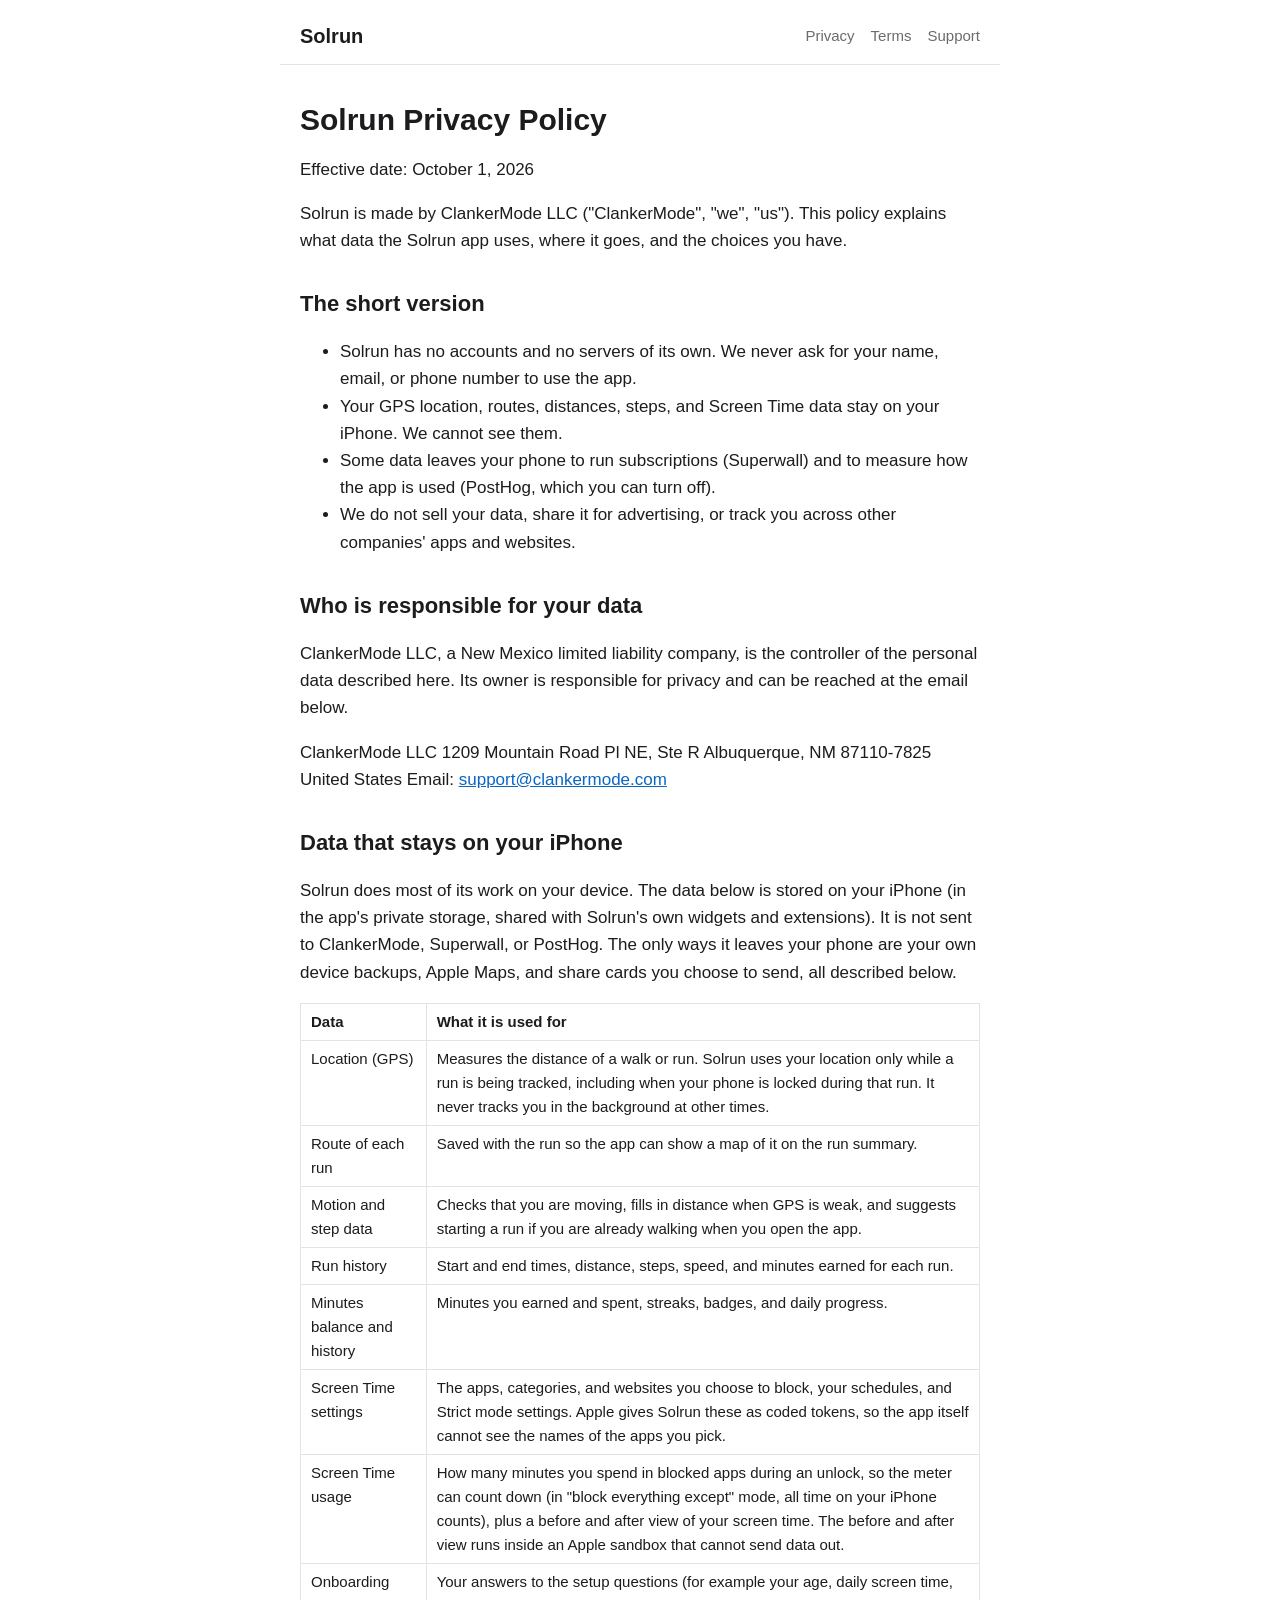
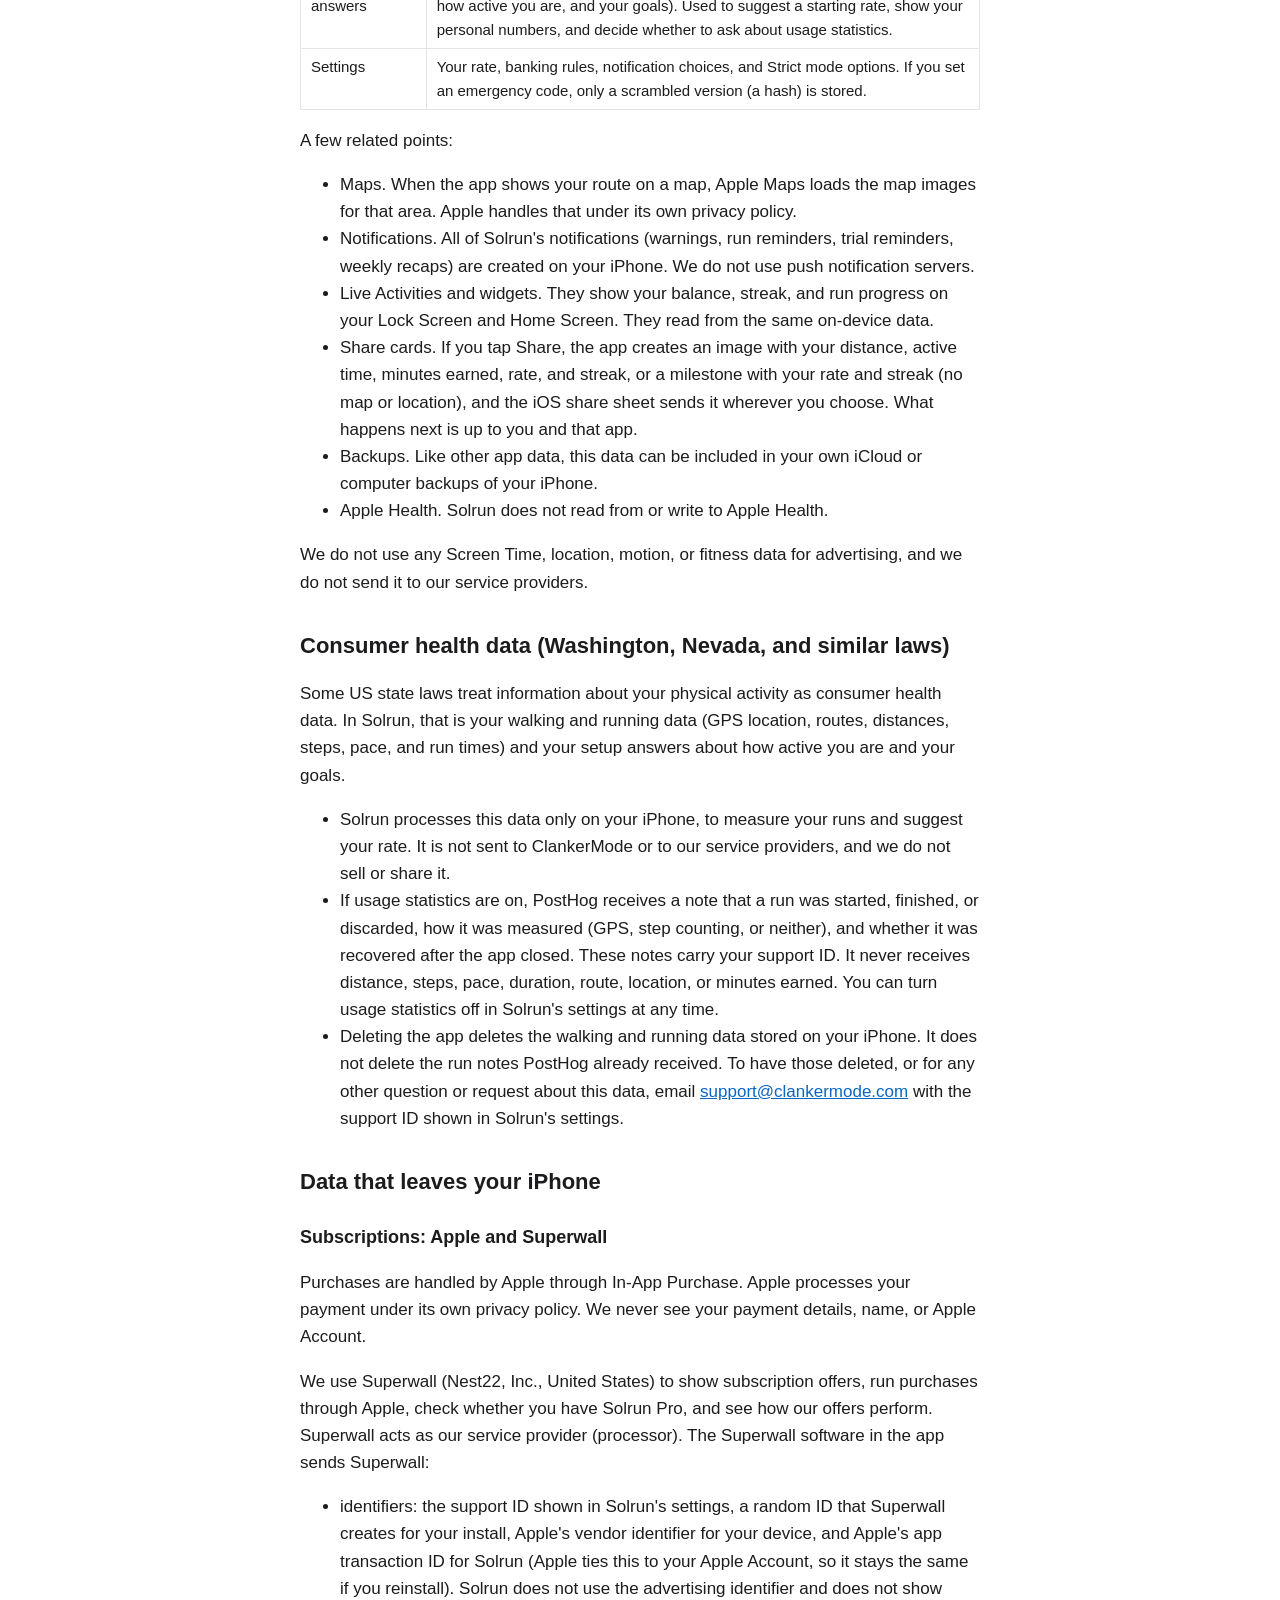
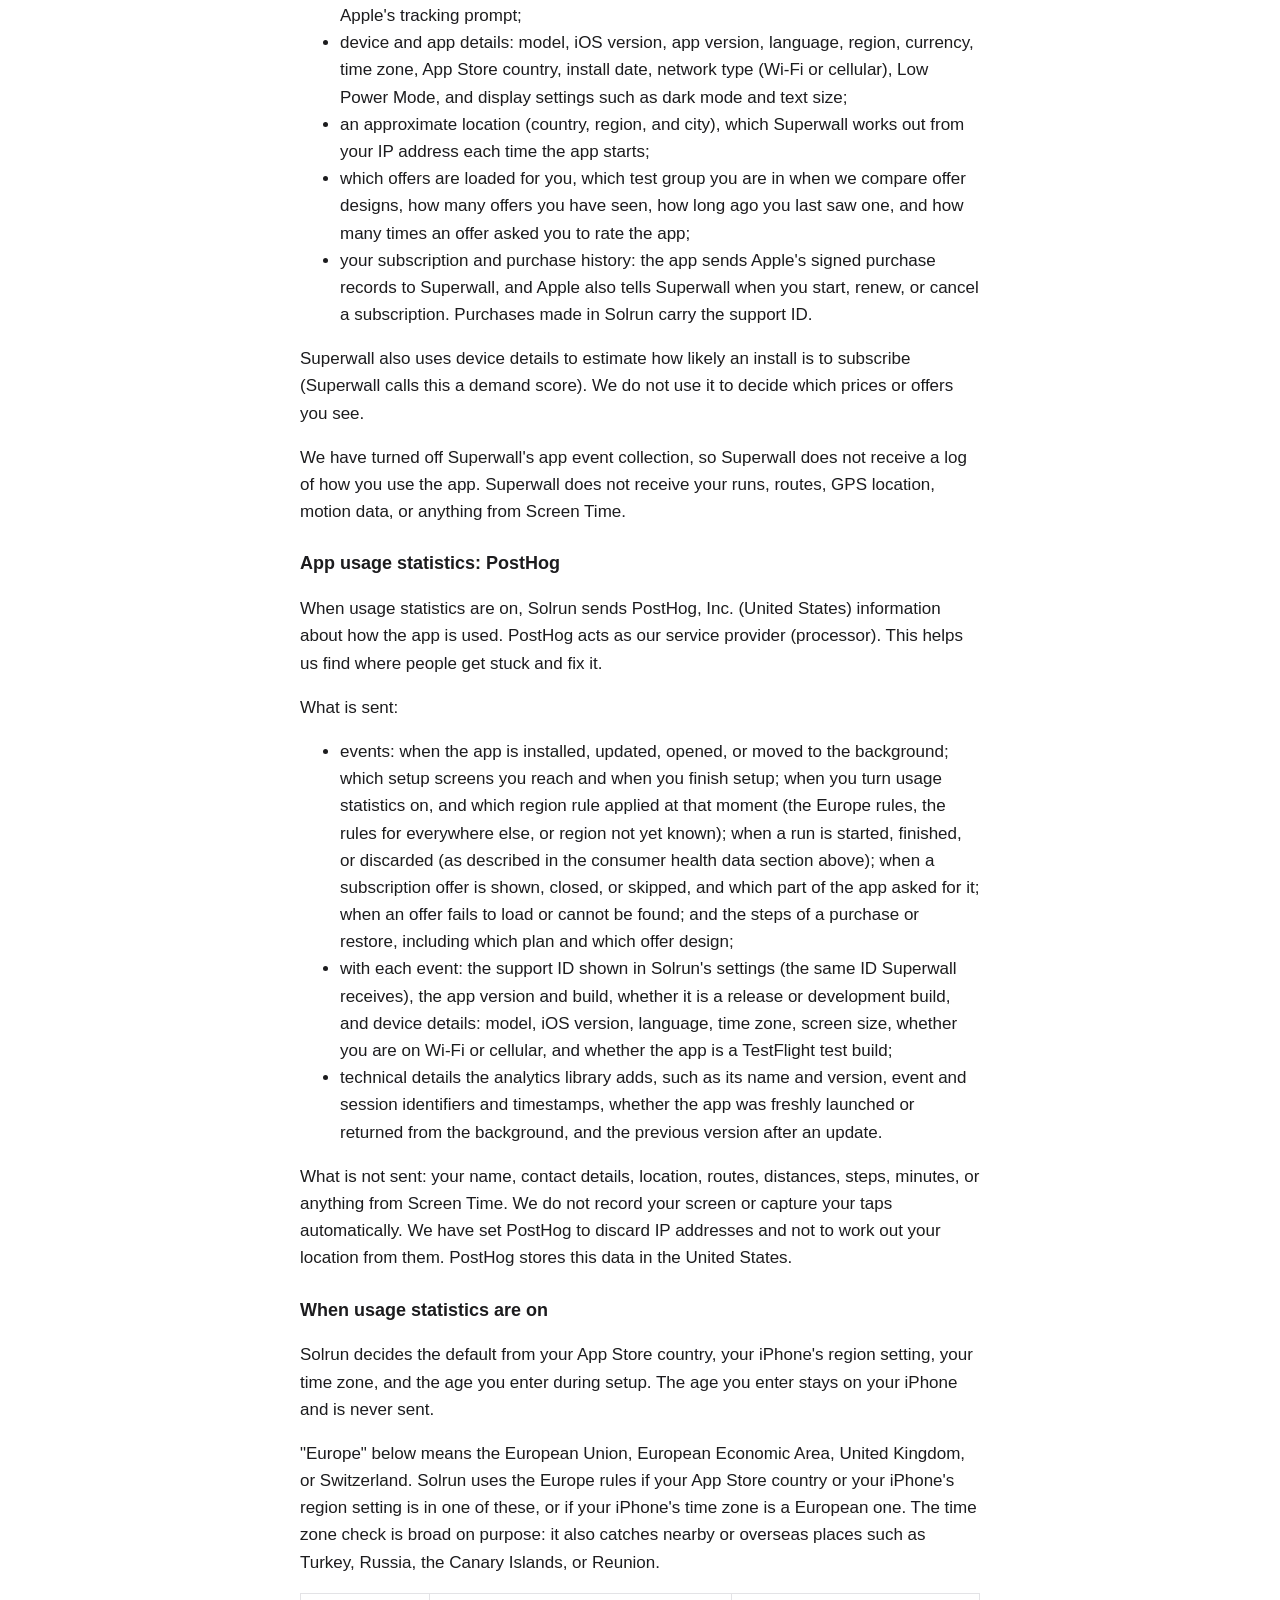
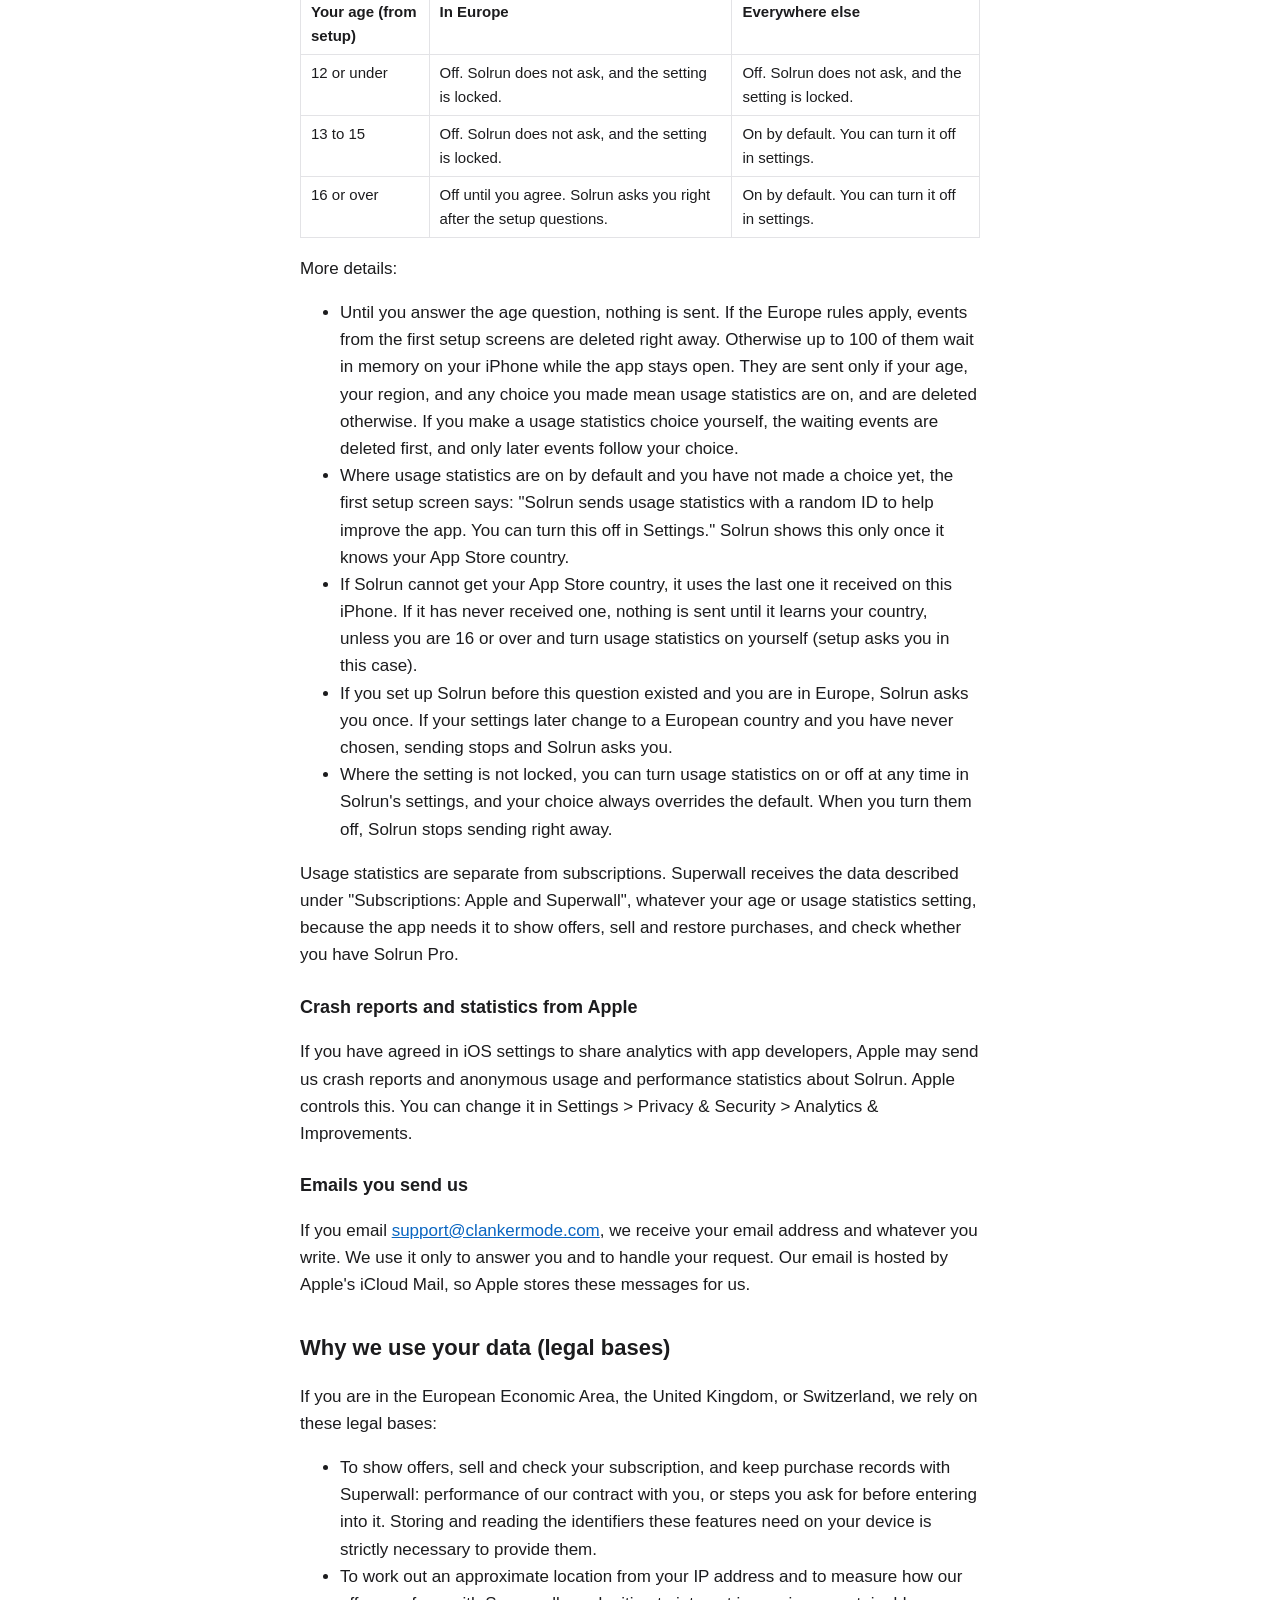
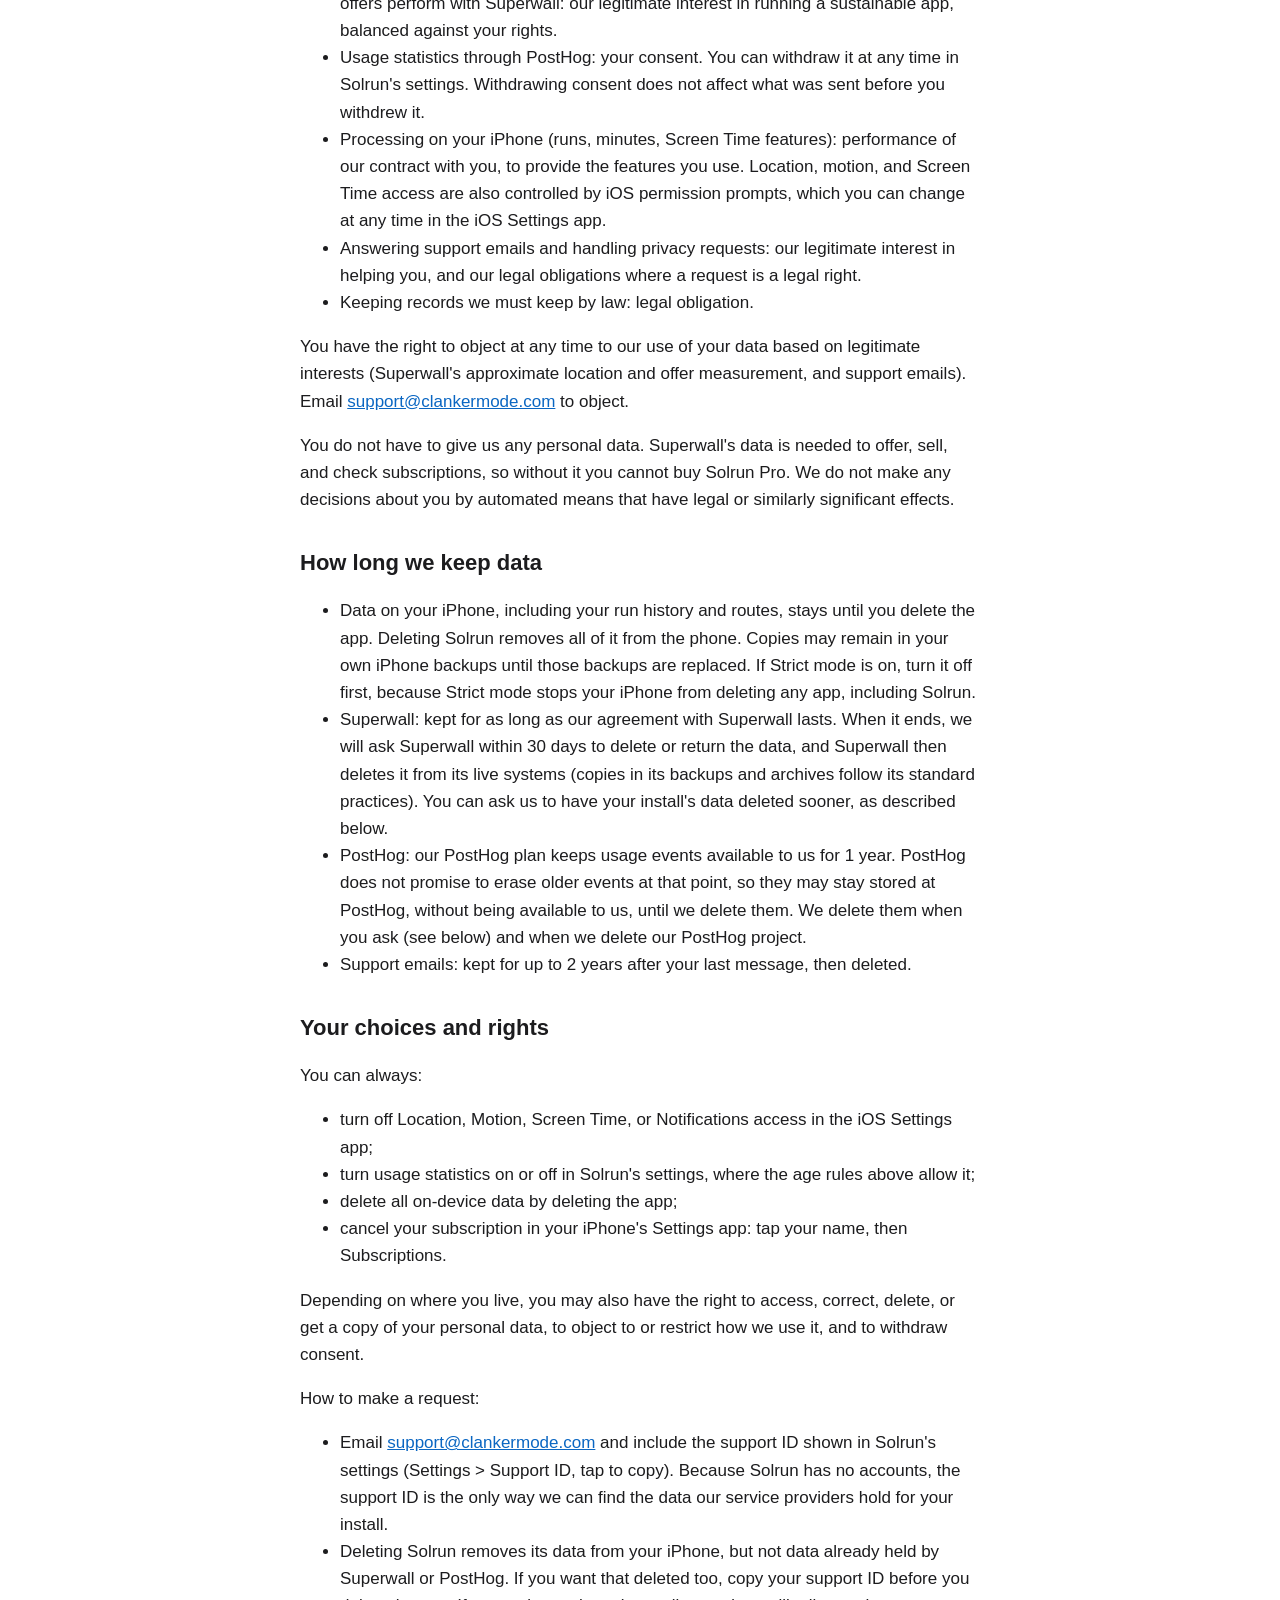
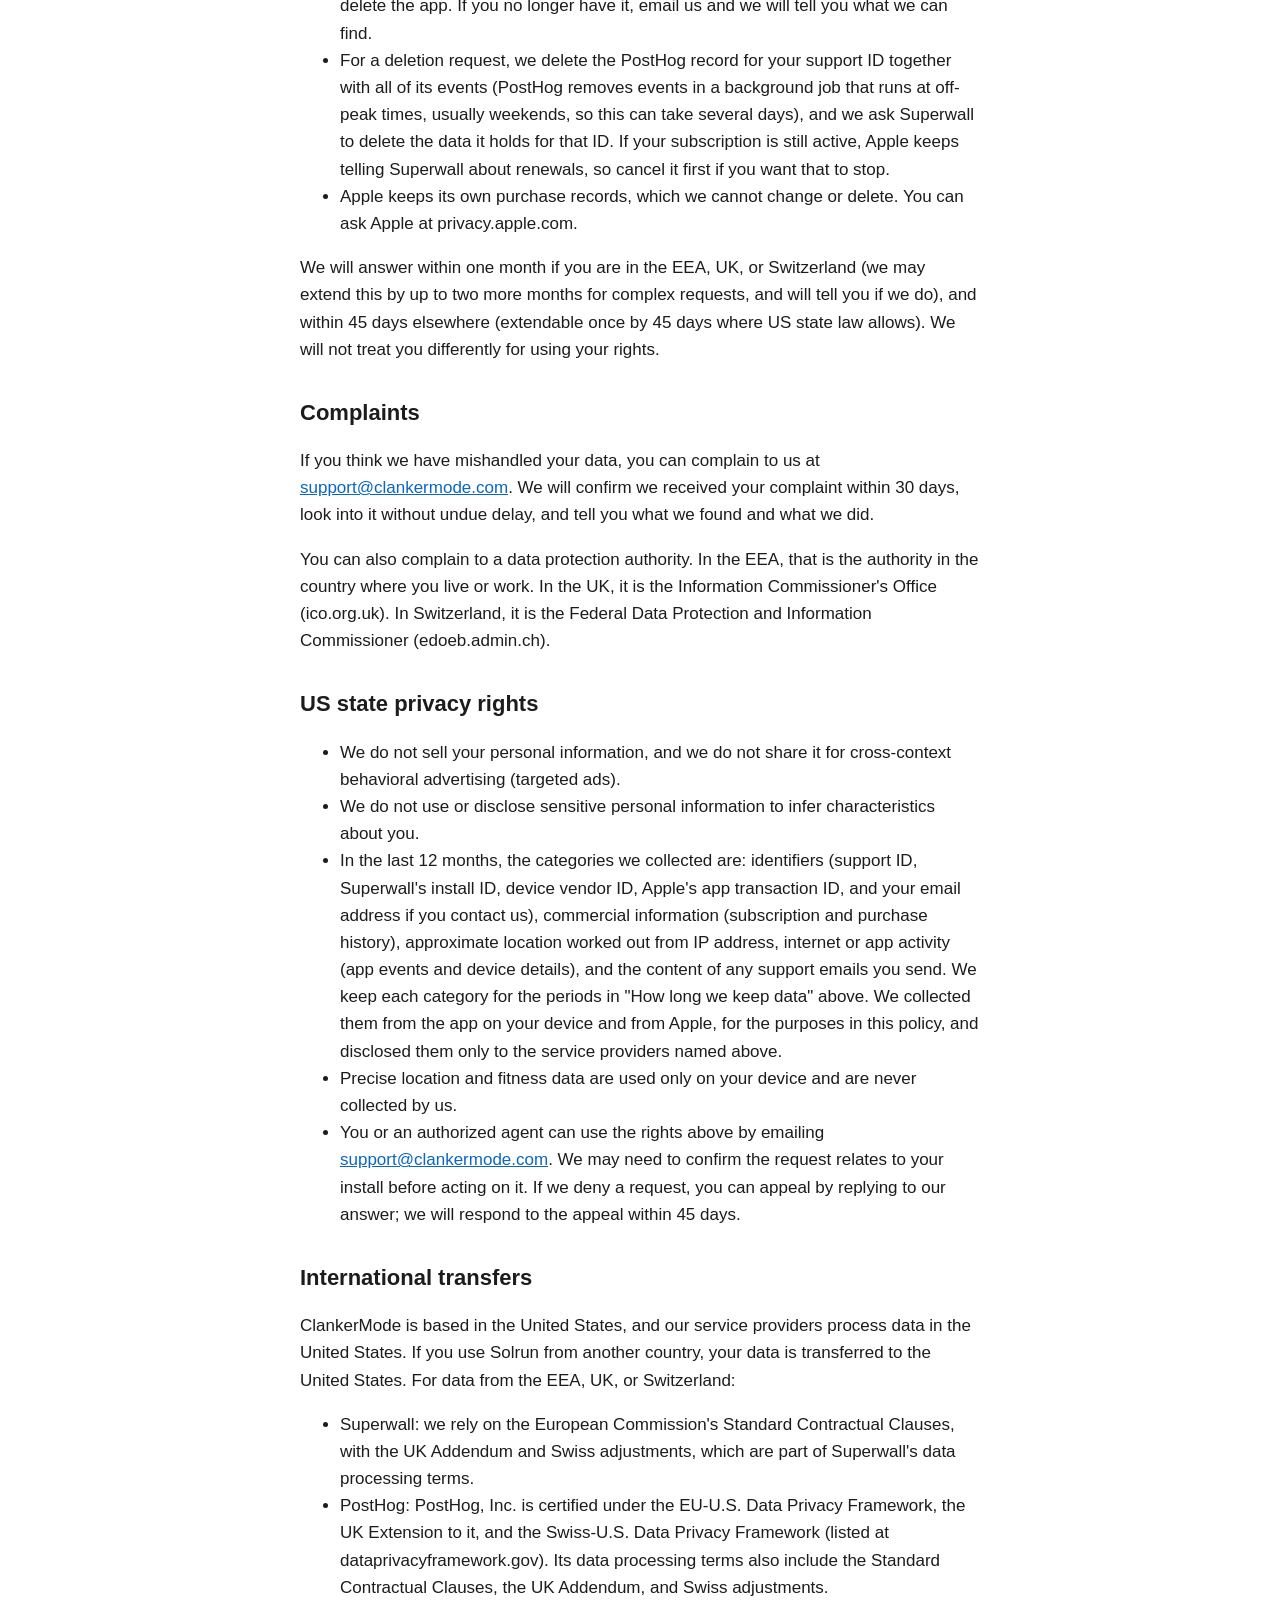
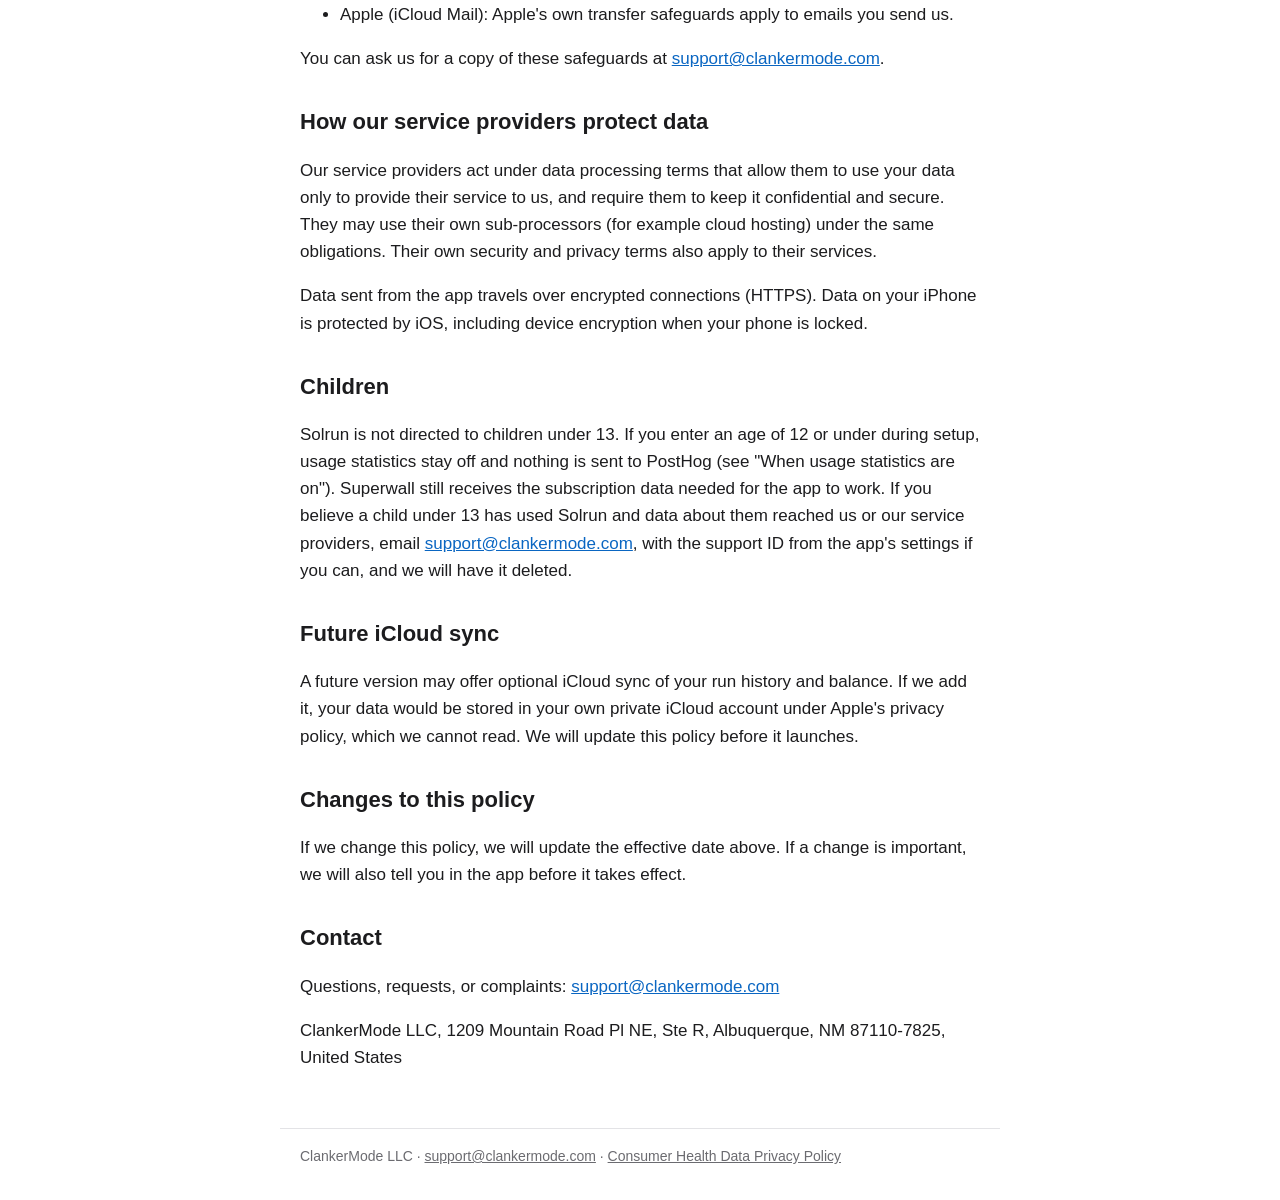
==== privacy/index.html @ 01b71942 "Solrun site: home, privacy policy, terms of use, consumer health data policy Co-Authored-By: Claude " ====
<!doctype html>
<html lang="en">
<head>
<meta charset="utf-8">
<meta name="viewport" content="width=device-width, initial-scale=1">
<title>Solrun Privacy Policy</title>
<meta name="description" content="How Solrun handles your data.">
<link rel="stylesheet" href="/style.css">
</head>
<body>
<header class="site">
  <a class="brand" href="/">Solrun</a>
  <nav><a href="/privacy/">Privacy</a><a href="/terms/">Terms</a><a href="mailto:support@clankermode.com">Support</a></nav>
</header>
<main>
<h1 id="solrun-privacy-policy">Solrun Privacy Policy</h1>
<p>Effective date: October 1, 2026</p>
<p>Solrun is made by ClankerMode LLC ("ClankerMode", "we", "us"). This
policy explains what data the Solrun app uses, where it goes, and the
choices you have.</p>
<h2 id="the-short-version">The short version</h2>
<ul>
<li>Solrun has no accounts and no servers of its own. We never ask for
your name, email, or phone number to use the app.</li>
<li>Your GPS location, routes, distances, steps, and Screen Time data
stay on your iPhone. We cannot see them.</li>
<li>Some data leaves your phone to run subscriptions (Superwall) and to
measure how the app is used (PostHog, which you can turn off).</li>
<li>We do not sell your data, share it for advertising, or track you
across other companies' apps and websites.</li>
</ul>
<h2 id="who-is-responsible-for-your-data">Who is responsible for your
data</h2>
<p>ClankerMode LLC, a New Mexico limited liability company, is the
controller of the personal data described here. Its owner is responsible
for privacy and can be reached at the email below.</p>
<p>ClankerMode LLC 1209 Mountain Road Pl NE, Ste R Albuquerque, NM
87110-7825 United States Email: <a
href="mailto:support@clankermode.com">support@clankermode.com</a></p>
<h2 id="data-that-stays-on-your-iphone">Data that stays on your
iPhone</h2>
<p>Solrun does most of its work on your device. The data below is stored
on your iPhone (in the app's private storage, shared with Solrun's own
widgets and extensions). It is not sent to ClankerMode, Superwall, or
PostHog. The only ways it leaves your phone are your own device backups,
Apple Maps, and share cards you choose to send, all described below.</p>
<table>
<thead>
<tr>
<th>Data</th>
<th>What it is used for</th>
</tr>
</thead>
<tbody>
<tr>
<td>Location (GPS)</td>
<td>Measures the distance of a walk or run. Solrun uses your location
only while a run is being tracked, including when your phone is locked
during that run. It never tracks you in the background at other
times.</td>
</tr>
<tr>
<td>Route of each run</td>
<td>Saved with the run so the app can show a map of it on the run
summary.</td>
</tr>
<tr>
<td>Motion and step data</td>
<td>Checks that you are moving, fills in distance when GPS is weak, and
suggests starting a run if you are already walking when you open the
app.</td>
</tr>
<tr>
<td>Run history</td>
<td>Start and end times, distance, steps, speed, and minutes earned for
each run.</td>
</tr>
<tr>
<td>Minutes balance and history</td>
<td>Minutes you earned and spent, streaks, badges, and daily
progress.</td>
</tr>
<tr>
<td>Screen Time settings</td>
<td>The apps, categories, and websites you choose to block, your
schedules, and Strict mode settings. Apple gives Solrun these as coded
tokens, so the app itself cannot see the names of the apps you
pick.</td>
</tr>
<tr>
<td>Screen Time usage</td>
<td>How many minutes you spend in blocked apps during an unlock, so the
meter can count down (in "block everything except" mode, all time on
your iPhone counts), plus a before and after view of your screen time.
The before and after view runs inside an Apple sandbox that cannot send
data out.</td>
</tr>
<tr>
<td>Onboarding answers</td>
<td>Your answers to the setup questions (for example your age, daily
screen time, how active you are, and your goals). Used to suggest a
starting rate, show your personal numbers, and decide whether to ask
about usage statistics.</td>
</tr>
<tr>
<td>Settings</td>
<td>Your rate, banking rules, notification choices, and Strict mode
options. If you set an emergency code, only a scrambled version (a hash)
is stored.</td>
</tr>
</tbody>
</table>
<p>A few related points:</p>
<ul>
<li>Maps. When the app shows your route on a map, Apple Maps loads the
map images for that area. Apple handles that under its own privacy
policy.</li>
<li>Notifications. All of Solrun's notifications (warnings, run
reminders, trial reminders, weekly recaps) are created on your iPhone.
We do not use push notification servers.</li>
<li>Live Activities and widgets. They show your balance, streak, and run
progress on your Lock Screen and Home Screen. They read from the same
on-device data.</li>
<li>Share cards. If you tap Share, the app creates an image with your
distance, active time, minutes earned, rate, and streak, or a milestone
with your rate and streak (no map or location), and the iOS share sheet
sends it wherever you choose. What happens next is up to you and that
app.</li>
<li>Backups. Like other app data, this data can be included in your own
iCloud or computer backups of your iPhone.</li>
<li>Apple Health. Solrun does not read from or write to Apple
Health.</li>
</ul>
<p>We do not use any Screen Time, location, motion, or fitness data for
advertising, and we do not send it to our service providers.</p>
<h2
id="consumer-health-data-washington-nevada-and-similar-laws">Consumer
health data (Washington, Nevada, and similar laws)</h2>
<p>Some US state laws treat information about your physical activity as
consumer health data. In Solrun, that is your walking and running data
(GPS location, routes, distances, steps, pace, and run times) and your
setup answers about how active you are and your goals.</p>
<ul>
<li>Solrun processes this data only on your iPhone, to measure your runs
and suggest your rate. It is not sent to ClankerMode or to our service
providers, and we do not sell or share it.</li>
<li>If usage statistics are on, PostHog receives a note that a run was
started, finished, or discarded, how it was measured (GPS, step
counting, or neither), and whether it was recovered after the app
closed. These notes carry your support ID. It never receives distance,
steps, pace, duration, route, location, or minutes earned. You can turn
usage statistics off in Solrun's settings at any time.</li>
<li>Deleting the app deletes the walking and running data stored on your
iPhone. It does not delete the run notes PostHog already received. To
have those deleted, or for any other question or request about this
data, email <a
href="mailto:support@clankermode.com">support@clankermode.com</a> with
the support ID shown in Solrun's settings.</li>
</ul>
<h2 id="data-that-leaves-your-iphone">Data that leaves your iPhone</h2>
<h3 id="subscriptions-apple-and-superwall">Subscriptions: Apple and
Superwall</h3>
<p>Purchases are handled by Apple through In-App Purchase. Apple
processes your payment under its own privacy policy. We never see your
payment details, name, or Apple Account.</p>
<p>We use Superwall (Nest22, Inc., United States) to show subscription
offers, run purchases through Apple, check whether you have Solrun Pro,
and see how our offers perform. Superwall acts as our service provider
(processor). The Superwall software in the app sends Superwall:</p>
<ul>
<li>identifiers: the support ID shown in Solrun's settings, a random ID
that Superwall creates for your install, Apple's vendor identifier for
your device, and Apple's app transaction ID for Solrun (Apple ties this
to your Apple Account, so it stays the same if you reinstall). Solrun
does not use the advertising identifier and does not show Apple's
tracking prompt;</li>
<li>device and app details: model, iOS version, app version, language,
region, currency, time zone, App Store country, install date, network
type (Wi-Fi or cellular), Low Power Mode, and display settings such as
dark mode and text size;</li>
<li>an approximate location (country, region, and city), which Superwall
works out from your IP address each time the app starts;</li>
<li>which offers are loaded for you, which test group you are in when we
compare offer designs, how many offers you have seen, how long ago you
last saw one, and how many times an offer asked you to rate the
app;</li>
<li>your subscription and purchase history: the app sends Apple's signed
purchase records to Superwall, and Apple also tells Superwall when you
start, renew, or cancel a subscription. Purchases made in Solrun carry
the support ID.</li>
</ul>
<p>Superwall also uses device details to estimate how likely an install
is to subscribe (Superwall calls this a demand score). We do not use it
to decide which prices or offers you see.</p>
<p>We have turned off Superwall's app event collection, so Superwall
does not receive a log of how you use the app. Superwall does not
receive your runs, routes, GPS location, motion data, or anything from
Screen Time.</p>
<h3 id="app-usage-statistics-posthog">App usage statistics: PostHog</h3>
<p>When usage statistics are on, Solrun sends PostHog, Inc. (United
States) information about how the app is used. PostHog acts as our
service provider (processor). This helps us find where people get stuck
and fix it.</p>
<p>What is sent:</p>
<ul>
<li>events: when the app is installed, updated, opened, or moved to the
background; which setup screens you reach and when you finish setup;
when you turn usage statistics on, and which region rule applied at that
moment (the Europe rules, the rules for everywhere else, or region not
yet known); when a run is started, finished, or discarded (as described
in the consumer health data section above); when a subscription offer is
shown, closed, or skipped, and which part of the app asked for it; when
an offer fails to load or cannot be found; and the steps of a purchase
or restore, including which plan and which offer design;</li>
<li>with each event: the support ID shown in Solrun's settings (the same
ID Superwall receives), the app version and build, whether it is a
release or development build, and device details: model, iOS version,
language, time zone, screen size, whether you are on Wi-Fi or cellular,
and whether the app is a TestFlight test build;</li>
<li>technical details the analytics library adds, such as its name and
version, event and session identifiers and timestamps, whether the app
was freshly launched or returned from the background, and the previous
version after an update.</li>
</ul>
<p>What is not sent: your name, contact details, location, routes,
distances, steps, minutes, or anything from Screen Time. We do not
record your screen or capture your taps automatically. We have set
PostHog to discard IP addresses and not to work out your location from
them. PostHog stores this data in the United States.</p>
<h3 id="when-usage-statistics-are-on">When usage statistics are on</h3>
<p>Solrun decides the default from your App Store country, your iPhone's
region setting, your time zone, and the age you enter during setup. The
age you enter stays on your iPhone and is never sent.</p>
<p>"Europe" below means the European Union, European Economic Area,
United Kingdom, or Switzerland. Solrun uses the Europe rules if your App
Store country or your iPhone's region setting is in one of these, or if
your iPhone's time zone is a European one. The time zone check is broad
on purpose: it also catches nearby or overseas places such as Turkey,
Russia, the Canary Islands, or Reunion.</p>
<table>
<thead>
<tr>
<th>Your age (from setup)</th>
<th>In Europe</th>
<th>Everywhere else</th>
</tr>
</thead>
<tbody>
<tr>
<td>12 or under</td>
<td>Off. Solrun does not ask, and the setting is locked.</td>
<td>Off. Solrun does not ask, and the setting is locked.</td>
</tr>
<tr>
<td>13 to 15</td>
<td>Off. Solrun does not ask, and the setting is locked.</td>
<td>On by default. You can turn it off in settings.</td>
</tr>
<tr>
<td>16 or over</td>
<td>Off until you agree. Solrun asks you right after the setup
questions.</td>
<td>On by default. You can turn it off in settings.</td>
</tr>
</tbody>
</table>
<p>More details:</p>
<ul>
<li>Until you answer the age question, nothing is sent. If the Europe
rules apply, events from the first setup screens are deleted right away.
Otherwise up to 100 of them wait in memory on your iPhone while the app
stays open. They are sent only if your age, your region, and any choice
you made mean usage statistics are on, and are deleted otherwise. If you
make a usage statistics choice yourself, the waiting events are deleted
first, and only later events follow your choice.</li>
<li>Where usage statistics are on by default and you have not made a
choice yet, the first setup screen says: "Solrun sends usage statistics
with a random ID to help improve the app. You can turn this off in
Settings." Solrun shows this only once it knows your App Store
country.</li>
<li>If Solrun cannot get your App Store country, it uses the last one it
received on this iPhone. If it has never received one, nothing is sent
until it learns your country, unless you are 16 or over and turn usage
statistics on yourself (setup asks you in this case).</li>
<li>If you set up Solrun before this question existed and you are in
Europe, Solrun asks you once. If your settings later change to a
European country and you have never chosen, sending stops and Solrun
asks you.</li>
<li>Where the setting is not locked, you can turn usage statistics on or
off at any time in Solrun's settings, and your choice always overrides
the default. When you turn them off, Solrun stops sending right
away.</li>
</ul>
<p>Usage statistics are separate from subscriptions. Superwall receives
the data described under "Subscriptions: Apple and Superwall", whatever
your age or usage statistics setting, because the app needs it to show
offers, sell and restore purchases, and check whether you have Solrun
Pro.</p>
<h3 id="crash-reports-and-statistics-from-apple">Crash reports and
statistics from Apple</h3>
<p>If you have agreed in iOS settings to share analytics with app
developers, Apple may send us crash reports and anonymous usage and
performance statistics about Solrun. Apple controls this. You can change
it in Settings &gt; Privacy &amp; Security &gt; Analytics &amp;
Improvements.</p>
<h3 id="emails-you-send-us">Emails you send us</h3>
<p>If you email <a
href="mailto:support@clankermode.com">support@clankermode.com</a>, we
receive your email address and whatever you write. We use it only to
answer you and to handle your request. Our email is hosted by Apple's
iCloud Mail, so Apple stores these messages for us.</p>
<h2 id="why-we-use-your-data-legal-bases">Why we use your data (legal
bases)</h2>
<p>If you are in the European Economic Area, the United Kingdom, or
Switzerland, we rely on these legal bases:</p>
<ul>
<li>To show offers, sell and check your subscription, and keep purchase
records with Superwall: performance of our contract with you, or steps
you ask for before entering into it. Storing and reading the identifiers
these features need on your device is strictly necessary to provide
them.</li>
<li>To work out an approximate location from your IP address and to
measure how our offers perform with Superwall: our legitimate interest
in running a sustainable app, balanced against your rights.</li>
<li>Usage statistics through PostHog: your consent. You can withdraw it
at any time in Solrun's settings. Withdrawing consent does not affect
what was sent before you withdrew it.</li>
<li>Processing on your iPhone (runs, minutes, Screen Time features):
performance of our contract with you, to provide the features you use.
Location, motion, and Screen Time access are also controlled by iOS
permission prompts, which you can change at any time in the iOS Settings
app.</li>
<li>Answering support emails and handling privacy requests: our
legitimate interest in helping you, and our legal obligations where a
request is a legal right.</li>
<li>Keeping records we must keep by law: legal obligation.</li>
</ul>
<p>You have the right to object at any time to our use of your data
based on legitimate interests (Superwall's approximate location and
offer measurement, and support emails). Email <a
href="mailto:support@clankermode.com">support@clankermode.com</a> to
object.</p>
<p>You do not have to give us any personal data. Superwall's data is
needed to offer, sell, and check subscriptions, so without it you cannot
buy Solrun Pro. We do not make any decisions about you by automated
means that have legal or similarly significant effects.</p>
<h2 id="how-long-we-keep-data">How long we keep data</h2>
<ul>
<li>Data on your iPhone, including your run history and routes, stays
until you delete the app. Deleting Solrun removes all of it from the
phone. Copies may remain in your own iPhone backups until those backups
are replaced. If Strict mode is on, turn it off first, because Strict
mode stops your iPhone from deleting any app, including Solrun.</li>
<li>Superwall: kept for as long as our agreement with Superwall lasts.
When it ends, we will ask Superwall within 30 days to delete or return
the data, and Superwall then deletes it from its live systems (copies in
its backups and archives follow its standard practices). You can ask us
to have your install's data deleted sooner, as described below.</li>
<li>PostHog: our PostHog plan keeps usage events available to us for 1
year. PostHog does not promise to erase older events at that point, so
they may stay stored at PostHog, without being available to us, until we
delete them. We delete them when you ask (see below) and when we delete
our PostHog project.</li>
<li>Support emails: kept for up to 2 years after your last message, then
deleted.</li>
</ul>
<h2 id="your-choices-and-rights">Your choices and rights</h2>
<p>You can always:</p>
<ul>
<li>turn off Location, Motion, Screen Time, or Notifications access in
the iOS Settings app;</li>
<li>turn usage statistics on or off in Solrun's settings, where the age
rules above allow it;</li>
<li>delete all on-device data by deleting the app;</li>
<li>cancel your subscription in your iPhone's Settings app: tap your
name, then Subscriptions.</li>
</ul>
<p>Depending on where you live, you may also have the right to access,
correct, delete, or get a copy of your personal data, to object to or
restrict how we use it, and to withdraw consent.</p>
<p>How to make a request:</p>
<ul>
<li>Email <a
href="mailto:support@clankermode.com">support@clankermode.com</a> and
include the support ID shown in Solrun's settings (Settings &gt; Support
ID, tap to copy). Because Solrun has no accounts, the support ID is the
only way we can find the data our service providers hold for your
install.</li>
<li>Deleting Solrun removes its data from your iPhone, but not data
already held by Superwall or PostHog. If you want that deleted too, copy
your support ID before you delete the app. If you no longer have it,
email us and we will tell you what we can find.</li>
<li>For a deletion request, we delete the PostHog record for your
support ID together with all of its events (PostHog removes events in a
background job that runs at off-peak times, usually weekends, so this
can take several days), and we ask Superwall to delete the data it holds
for that ID. If your subscription is still active, Apple keeps telling
Superwall about renewals, so cancel it first if you want that to
stop.</li>
<li>Apple keeps its own purchase records, which we cannot change or
delete. You can ask Apple at privacy.apple.com.</li>
</ul>
<p>We will answer within one month if you are in the EEA, UK, or
Switzerland (we may extend this by up to two more months for complex
requests, and will tell you if we do), and within 45 days elsewhere
(extendable once by 45 days where US state law allows). We will not
treat you differently for using your rights.</p>
<h2 id="complaints">Complaints</h2>
<p>If you think we have mishandled your data, you can complain to us at
<a href="mailto:support@clankermode.com">support@clankermode.com</a>. We
will confirm we received your complaint within 30 days, look into it
without undue delay, and tell you what we found and what we did.</p>
<p>You can also complain to a data protection authority. In the EEA,
that is the authority in the country where you live or work. In the UK,
it is the Information Commissioner's Office (ico.org.uk). In
Switzerland, it is the Federal Data Protection and Information
Commissioner (edoeb.admin.ch).</p>
<h2 id="us-state-privacy-rights">US state privacy rights</h2>
<ul>
<li>We do not sell your personal information, and we do not share it for
cross-context behavioral advertising (targeted ads).</li>
<li>We do not use or disclose sensitive personal information to infer
characteristics about you.</li>
<li>In the last 12 months, the categories we collected are: identifiers
(support ID, Superwall's install ID, device vendor ID, Apple's app
transaction ID, and your email address if you contact us), commercial
information (subscription and purchase history), approximate location
worked out from IP address, internet or app activity (app events and
device details), and the content of any support emails you send. We keep
each category for the periods in "How long we keep data" above. We
collected them from the app on your device and from Apple, for the
purposes in this policy, and disclosed them only to the service
providers named above.</li>
<li>Precise location and fitness data are used only on your device and
are never collected by us.</li>
<li>You or an authorized agent can use the rights above by emailing <a
href="mailto:support@clankermode.com">support@clankermode.com</a>. We
may need to confirm the request relates to your install before acting on
it. If we deny a request, you can appeal by replying to our answer; we
will respond to the appeal within 45 days.</li>
</ul>
<h2 id="international-transfers">International transfers</h2>
<p>ClankerMode is based in the United States, and our service providers
process data in the United States. If you use Solrun from another
country, your data is transferred to the United States. For data from
the EEA, UK, or Switzerland:</p>
<ul>
<li>Superwall: we rely on the European Commission's Standard Contractual
Clauses, with the UK Addendum and Swiss adjustments, which are part of
Superwall's data processing terms.</li>
<li>PostHog: PostHog, Inc. is certified under the EU-U.S. Data Privacy
Framework, the UK Extension to it, and the Swiss-U.S. Data Privacy
Framework (listed at dataprivacyframework.gov). Its data processing
terms also include the Standard Contractual Clauses, the UK Addendum,
and Swiss adjustments.</li>
<li>Apple (iCloud Mail): Apple's own transfer safeguards apply to emails
you send us.</li>
</ul>
<p>You can ask us for a copy of these safeguards at <a
href="mailto:support@clankermode.com">support@clankermode.com</a>.</p>
<h2 id="how-our-service-providers-protect-data">How our service
providers protect data</h2>
<p>Our service providers act under data processing terms that allow them
to use your data only to provide their service to us, and require them
to keep it confidential and secure. They may use their own
sub-processors (for example cloud hosting) under the same obligations.
Their own security and privacy terms also apply to their services.</p>
<p>Data sent from the app travels over encrypted connections (HTTPS).
Data on your iPhone is protected by iOS, including device encryption
when your phone is locked.</p>
<h2 id="children">Children</h2>
<p>Solrun is not directed to children under 13. If you enter an age of
12 or under during setup, usage statistics stay off and nothing is sent
to PostHog (see "When usage statistics are on"). Superwall still
receives the subscription data needed for the app to work. If you
believe a child under 13 has used Solrun and data about them reached us
or our service providers, email <a
href="mailto:support@clankermode.com">support@clankermode.com</a>, with
the support ID from the app's settings if you can, and we will have it
deleted.</p>
<h2 id="future-icloud-sync">Future iCloud sync</h2>
<p>A future version may offer optional iCloud sync of your run history
and balance. If we add it, your data would be stored in your own private
iCloud account under Apple's privacy policy, which we cannot read. We
will update this policy before it launches.</p>
<h2 id="changes-to-this-policy">Changes to this policy</h2>
<p>If we change this policy, we will update the effective date above. If
a change is important, we will also tell you in the app before it takes
effect.</p>
<h2 id="contact">Contact</h2>
<p>Questions, requests, or complaints: <a
href="mailto:support@clankermode.com">support@clankermode.com</a></p>
<p>ClankerMode LLC, 1209 Mountain Road Pl NE, Ste R, Albuquerque, NM
87110-7825, United States</p>
</main>
<footer class="site">ClankerMode LLC &middot; <a href="mailto:support@clankermode.com">support@clankermode.com</a> &middot; <a href="/health/">Consumer Health Data Privacy Policy</a></footer>
</body>
</html>
---- style.css ----
:root { color-scheme: light dark; --fg: #1c1c1e; --muted: #6b6b70; --bg: #ffffff; --line: #e3e3e6; --link: #0a66c2; }
@media (prefers-color-scheme: dark) { :root { --fg: #f2f2f4; --muted: #a1a1a8; --bg: #111113; --line: #2c2c30; --link: #6cb2ff; } }
* { box-sizing: border-box; }
body { margin: 0; background: var(--bg); color: var(--fg); font: 17px/1.6 -apple-system, BlinkMacSystemFont, "Segoe UI", Roboto, Helvetica, Arial, sans-serif; -webkit-text-size-adjust: 100%; }
header.site, main, footer.site { max-width: 720px; margin: 0 auto; padding: 0 20px; }
header.site { display: flex; align-items: center; justify-content: space-between; padding-top: 20px; padding-bottom: 12px; border-bottom: 1px solid var(--line); }
header.site .brand { font-weight: 700; font-size: 20px; color: var(--fg); text-decoration: none; }
header.site nav a { margin-left: 16px; color: var(--muted); text-decoration: none; font-size: 15px; }
header.site nav a:hover { color: var(--fg); }
main { padding-top: 12px; padding-bottom: 40px; }
h1 { font-size: 30px; line-height: 1.25; margin: 24px 0 8px; }
h2 { font-size: 22px; margin: 32px 0 8px; }
h3 { font-size: 18px; margin: 24px 0 6px; }
a { color: var(--link); }
table { border-collapse: collapse; width: 100%; margin: 12px 0; font-size: 15px; display: block; overflow-x: auto; }
th, td { border: 1px solid var(--line); padding: 6px 10px; text-align: left; vertical-align: top; }
code { font-size: 0.92em; }
footer.site { color: var(--muted); font-size: 14px; padding-top: 16px; padding-bottom: 32px; border-top: 1px solid var(--line); }
footer.site a { color: var(--muted); }
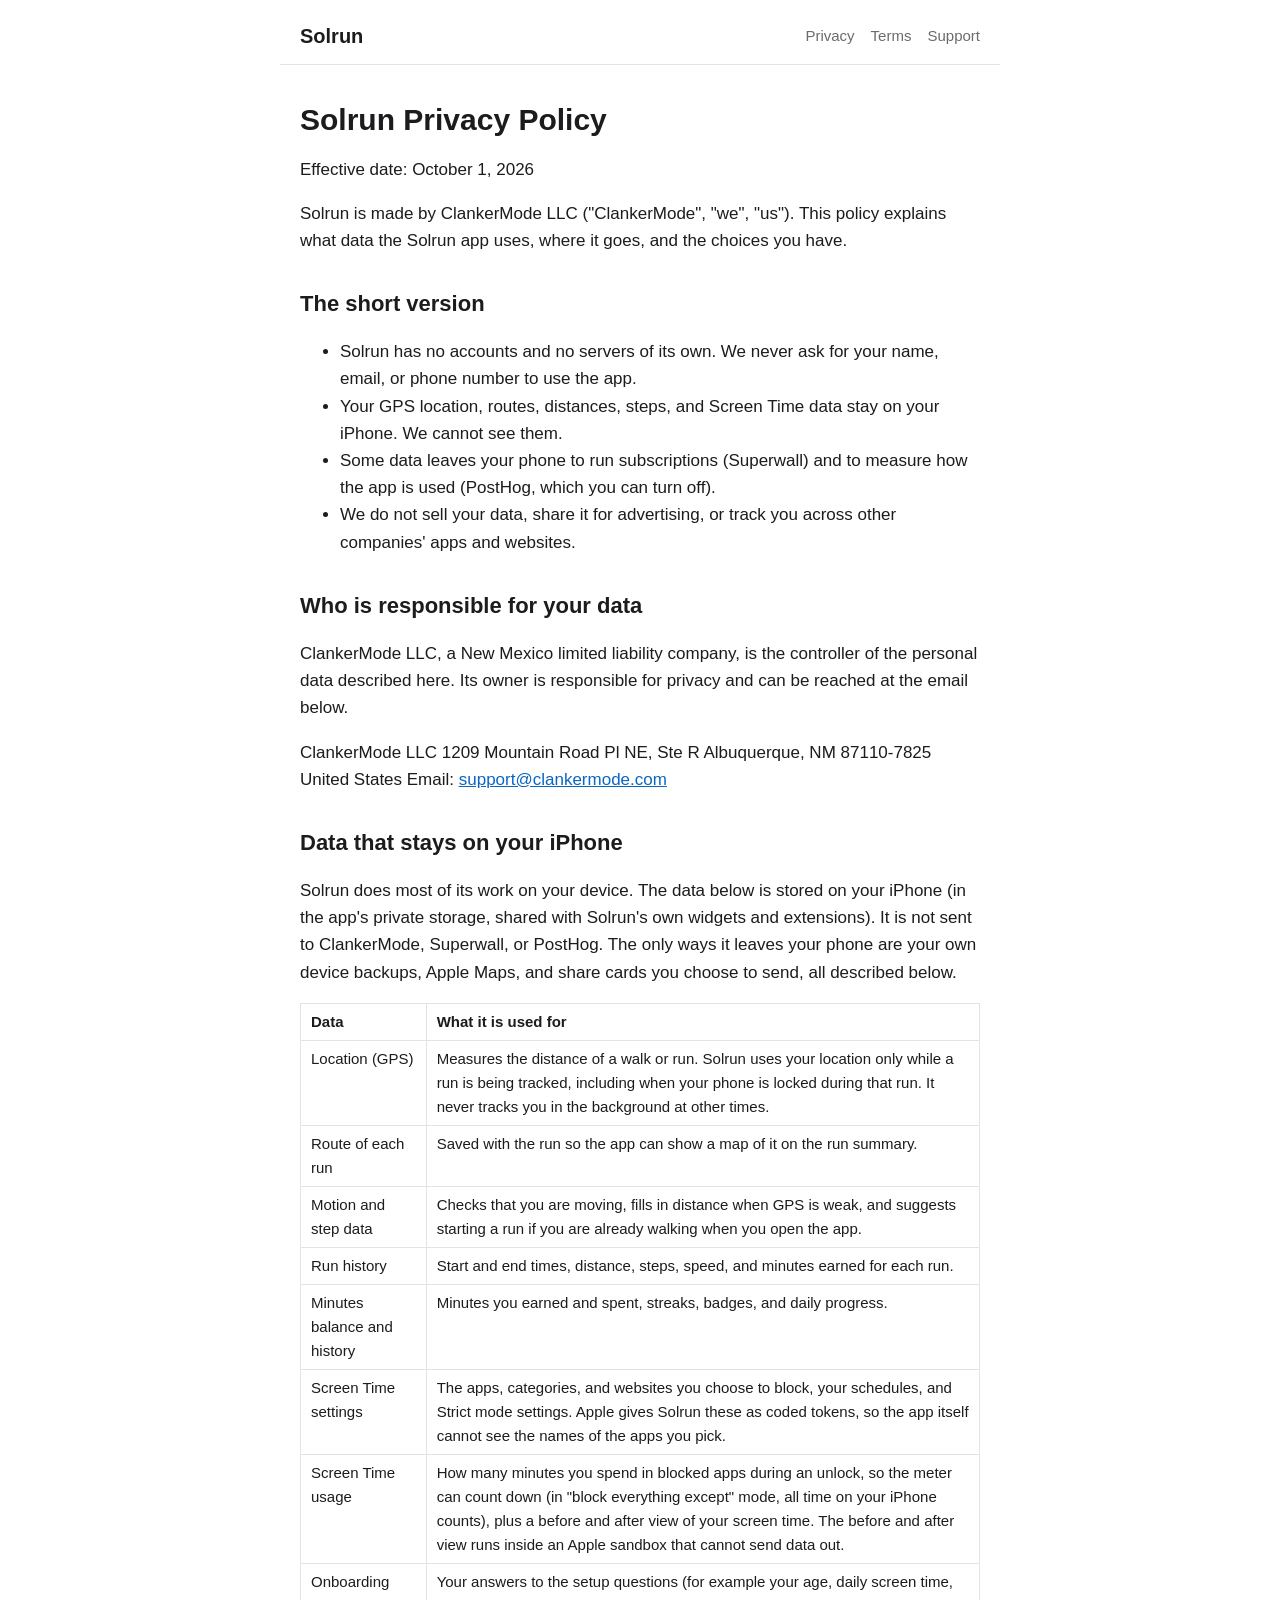
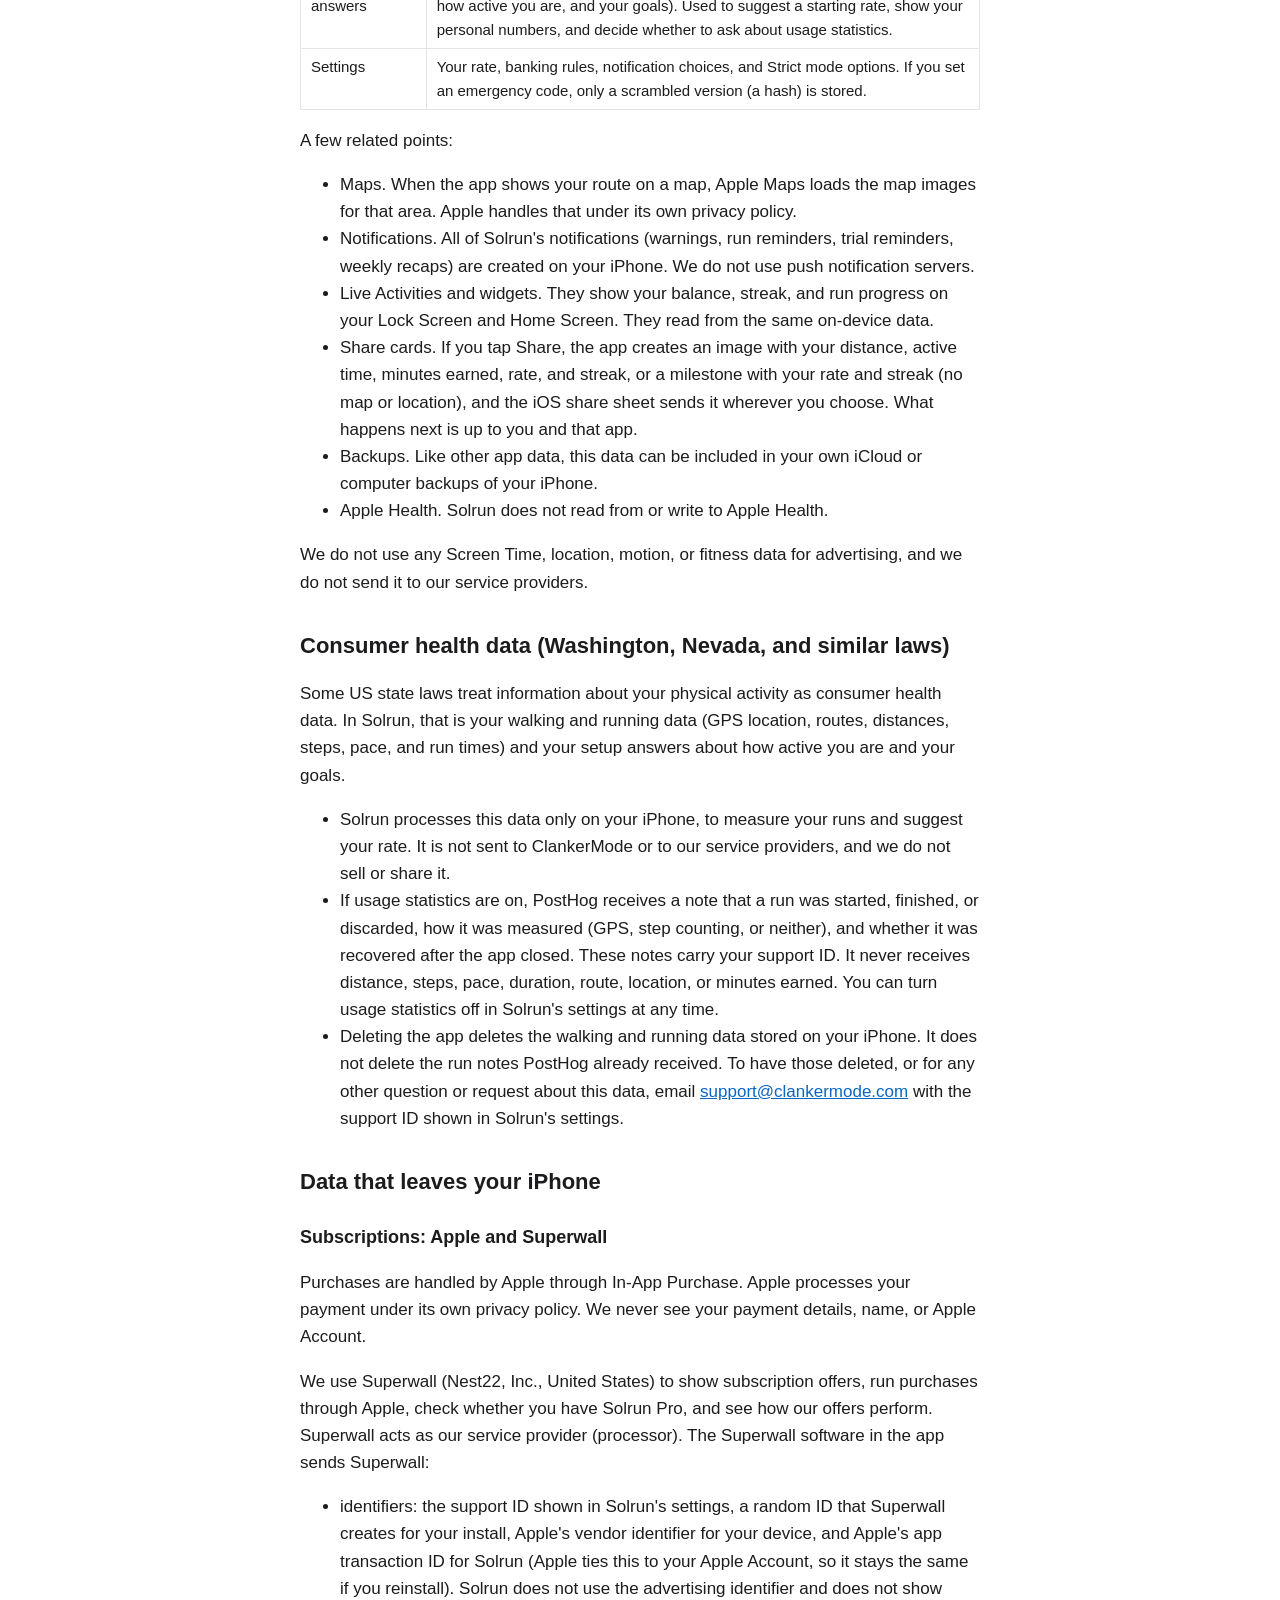
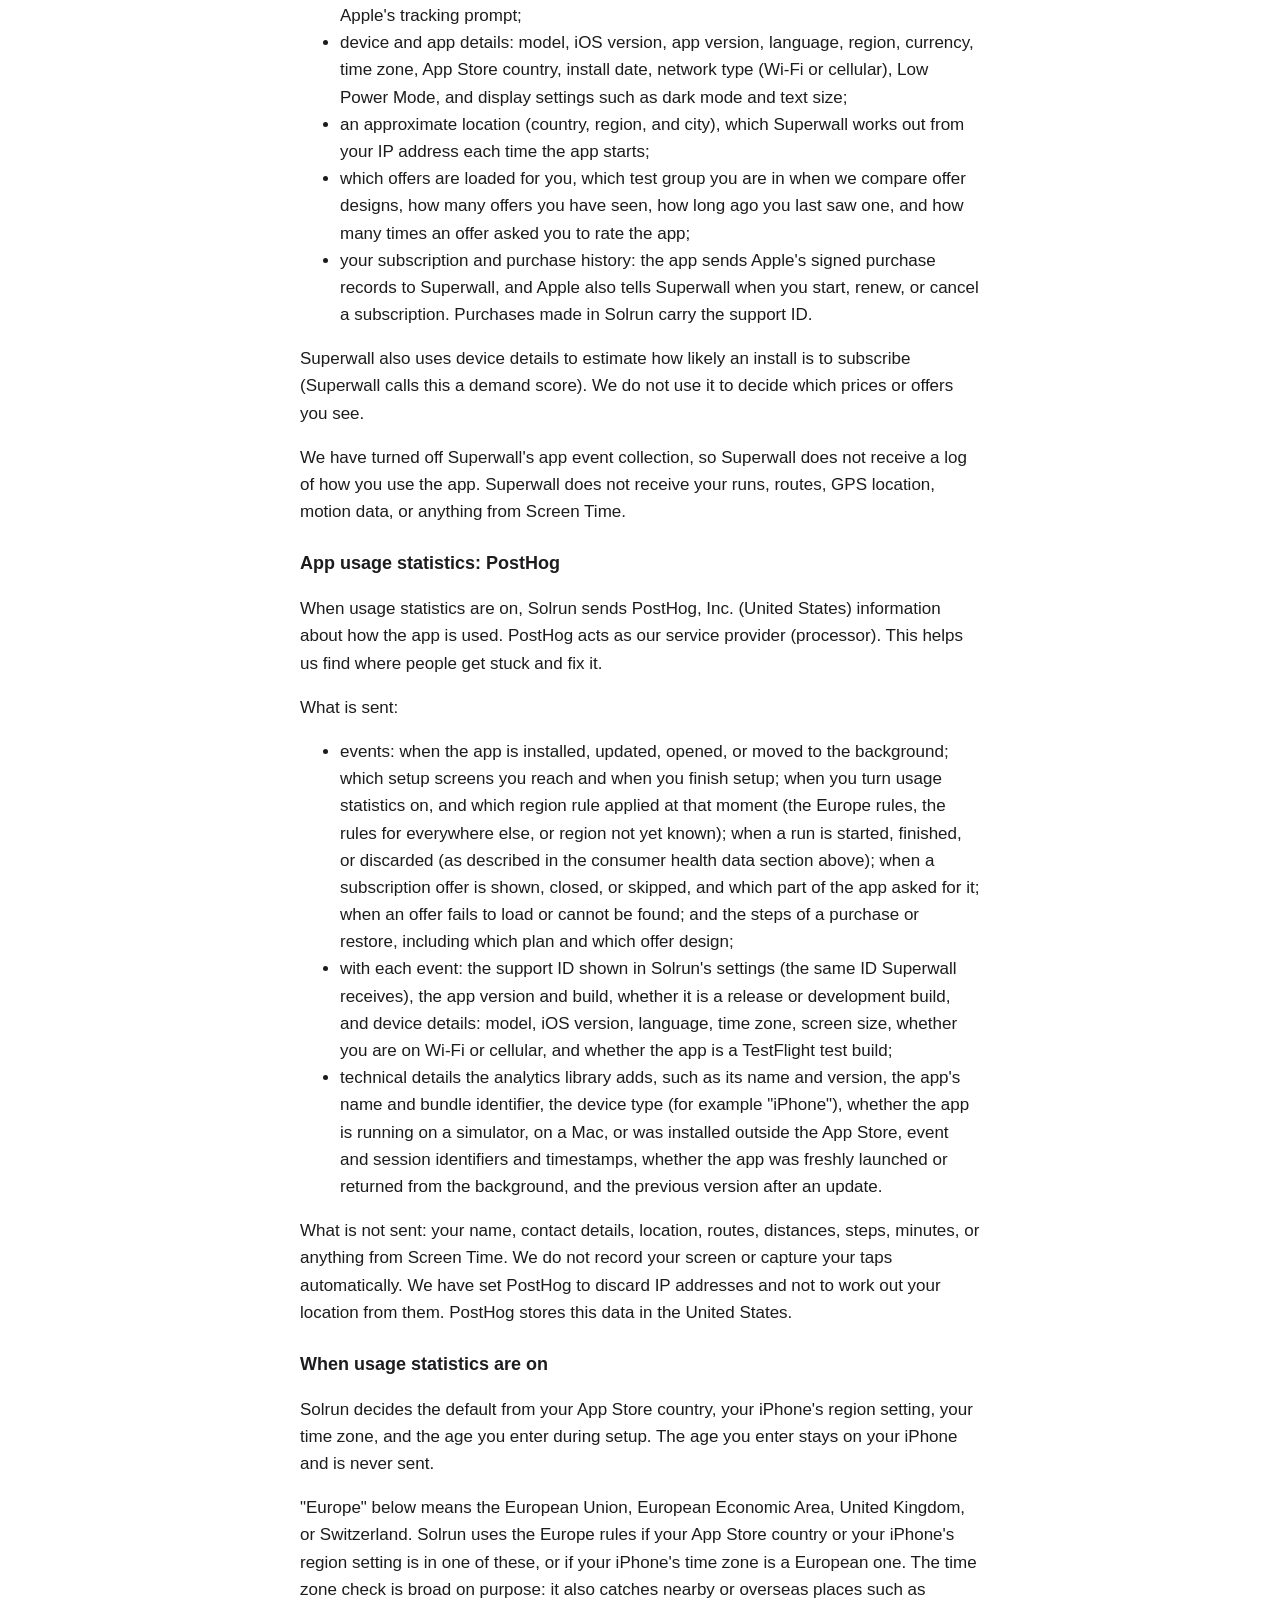
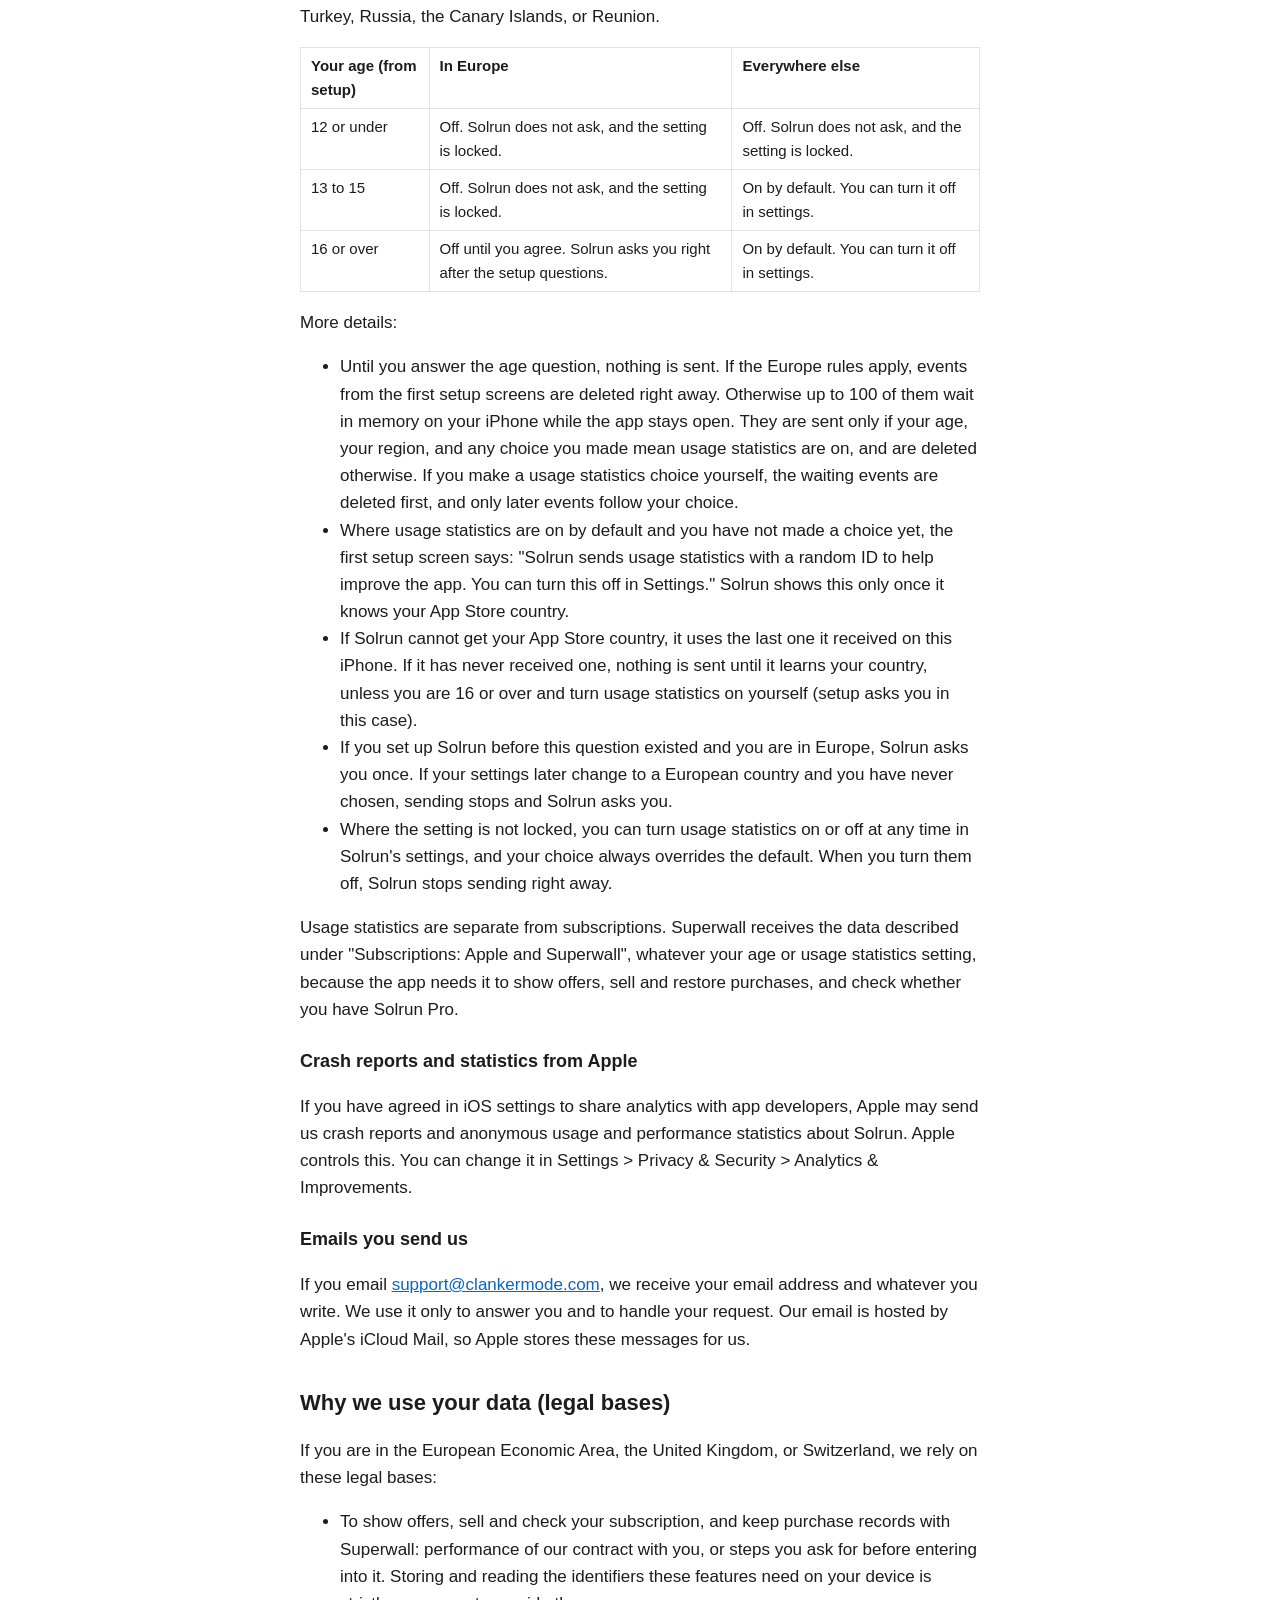
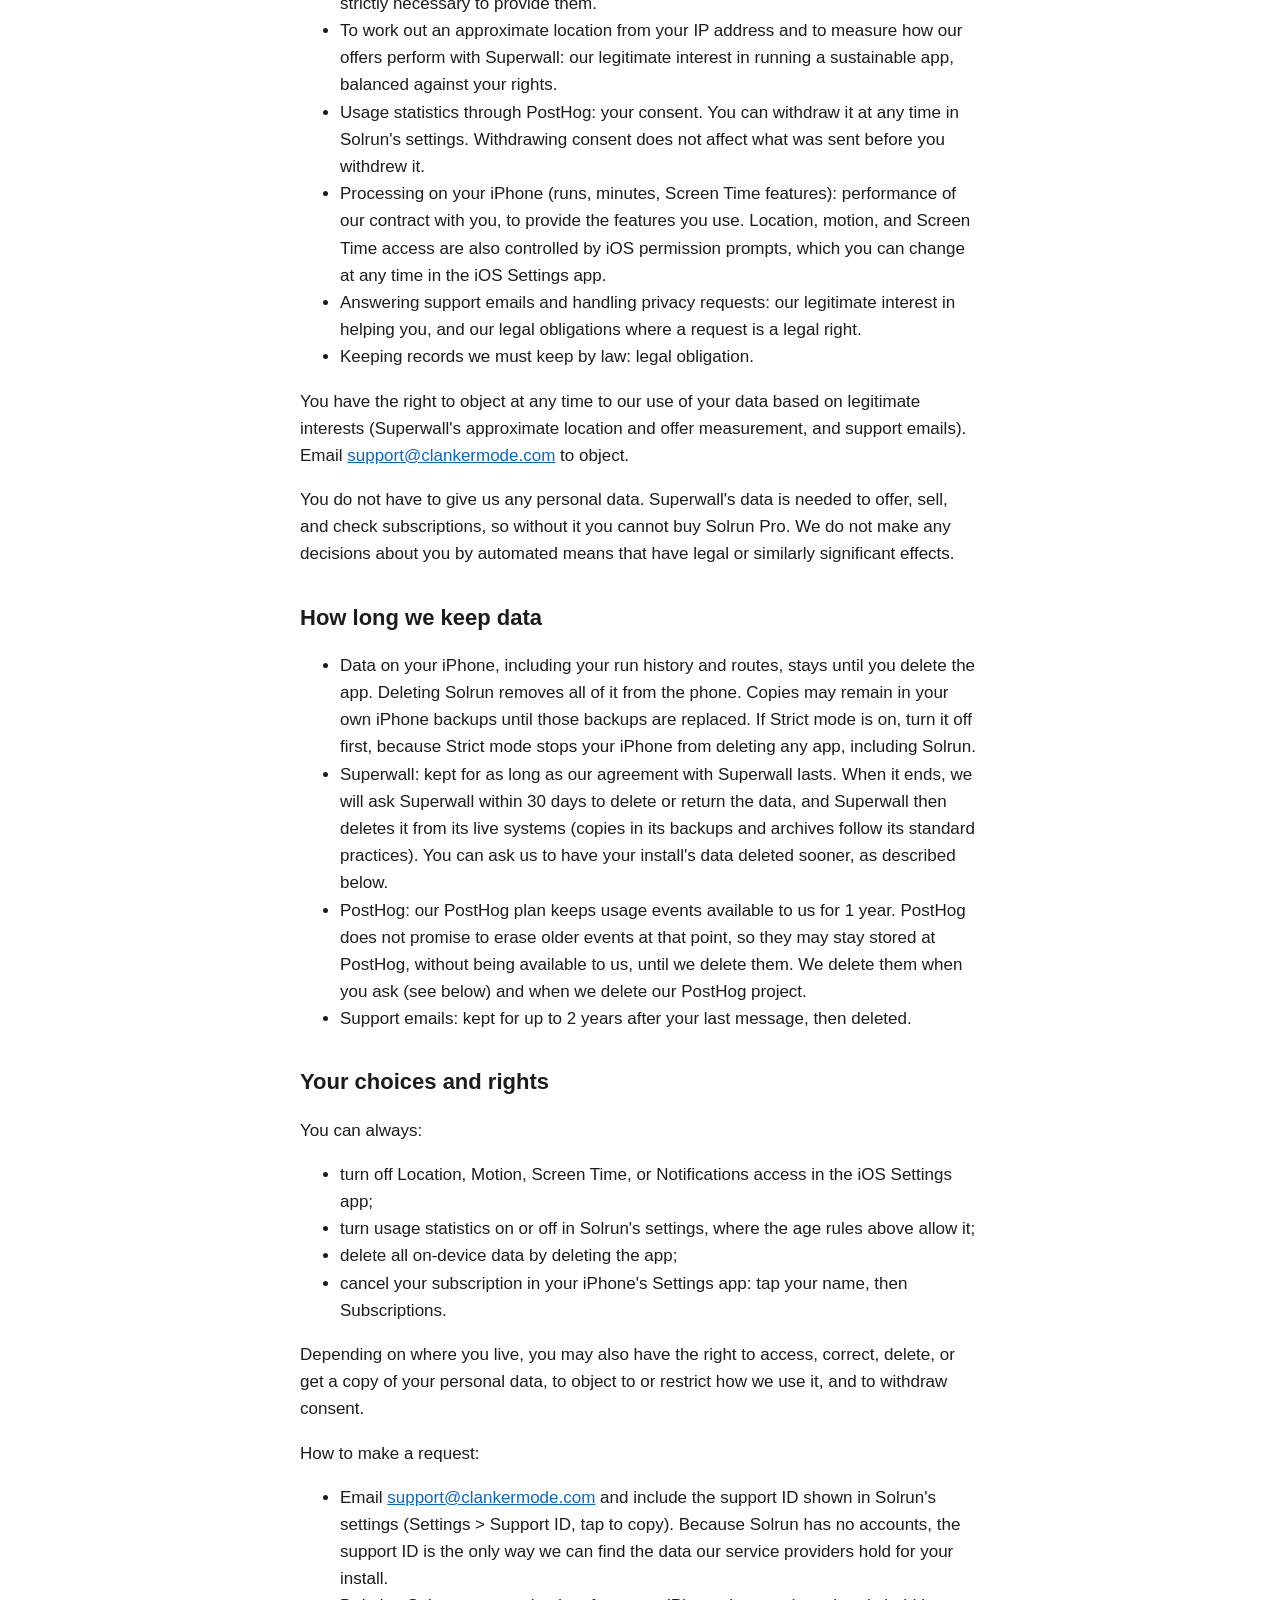
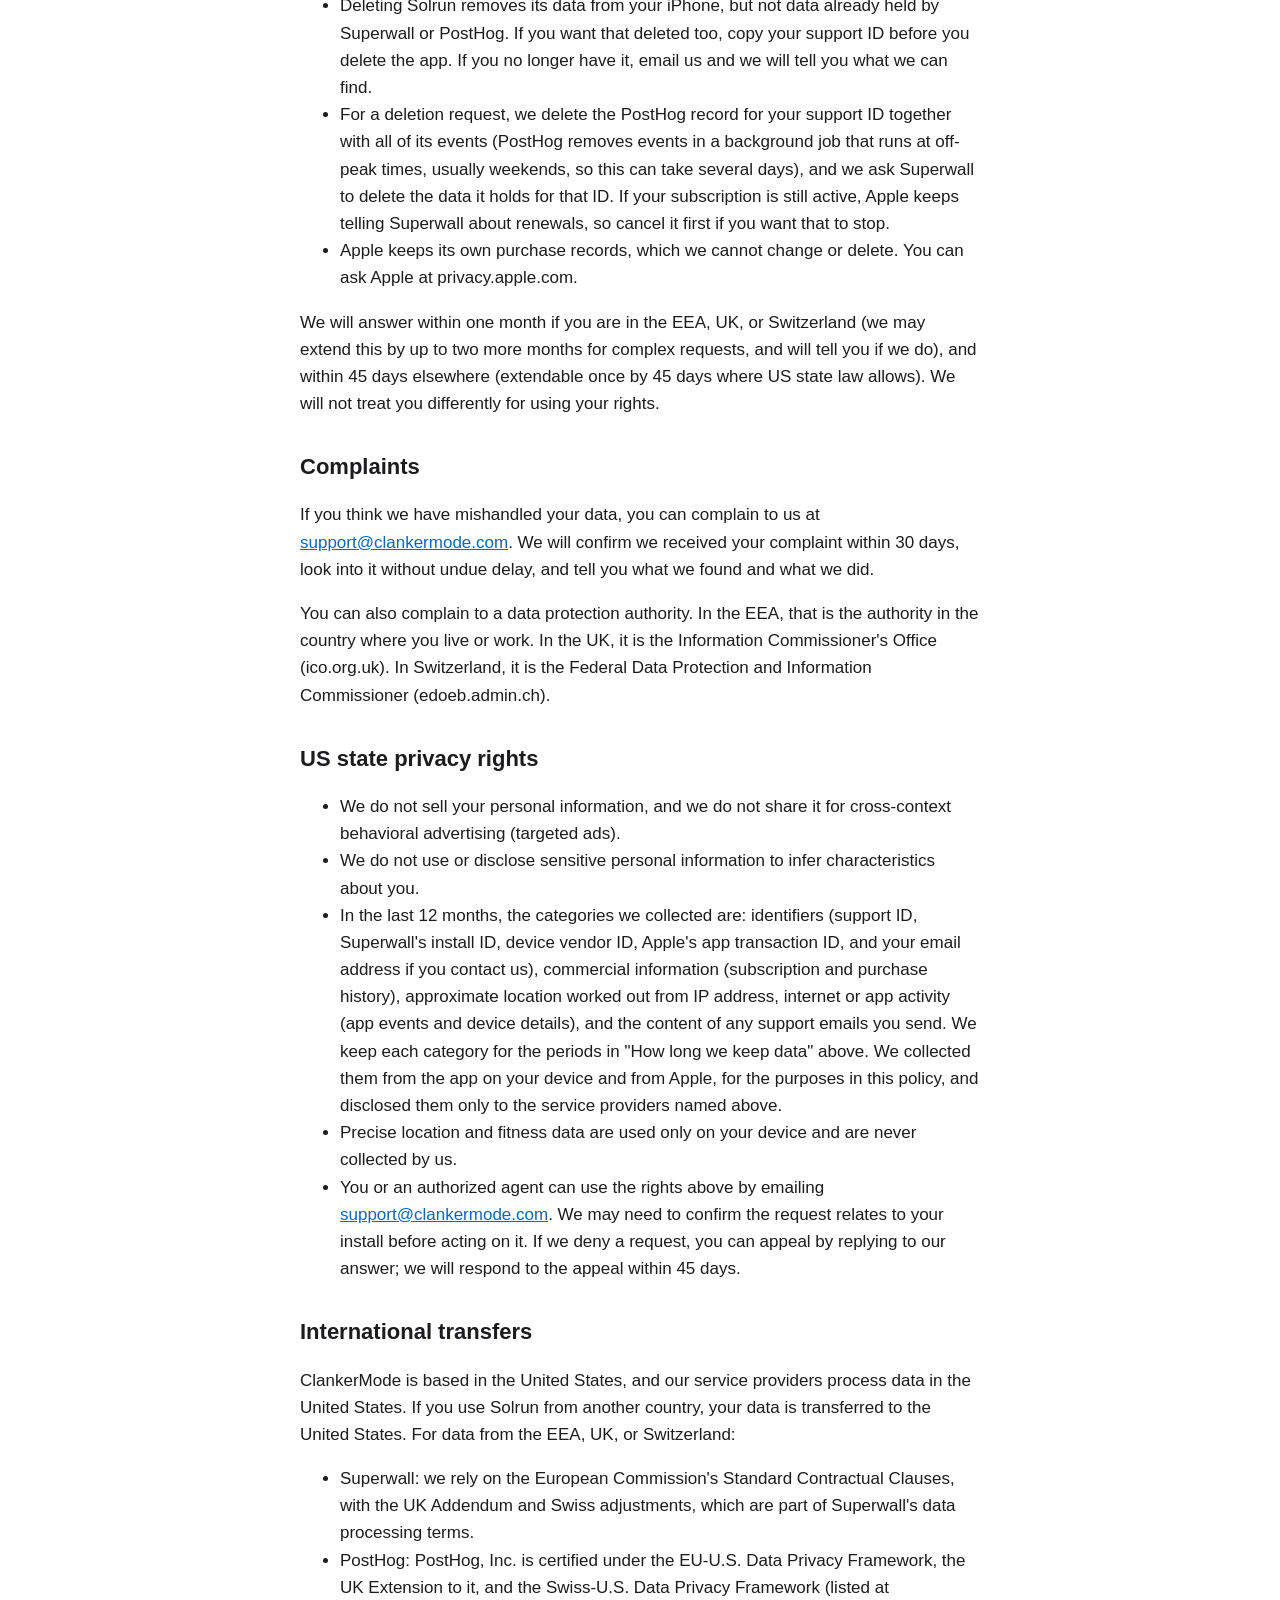
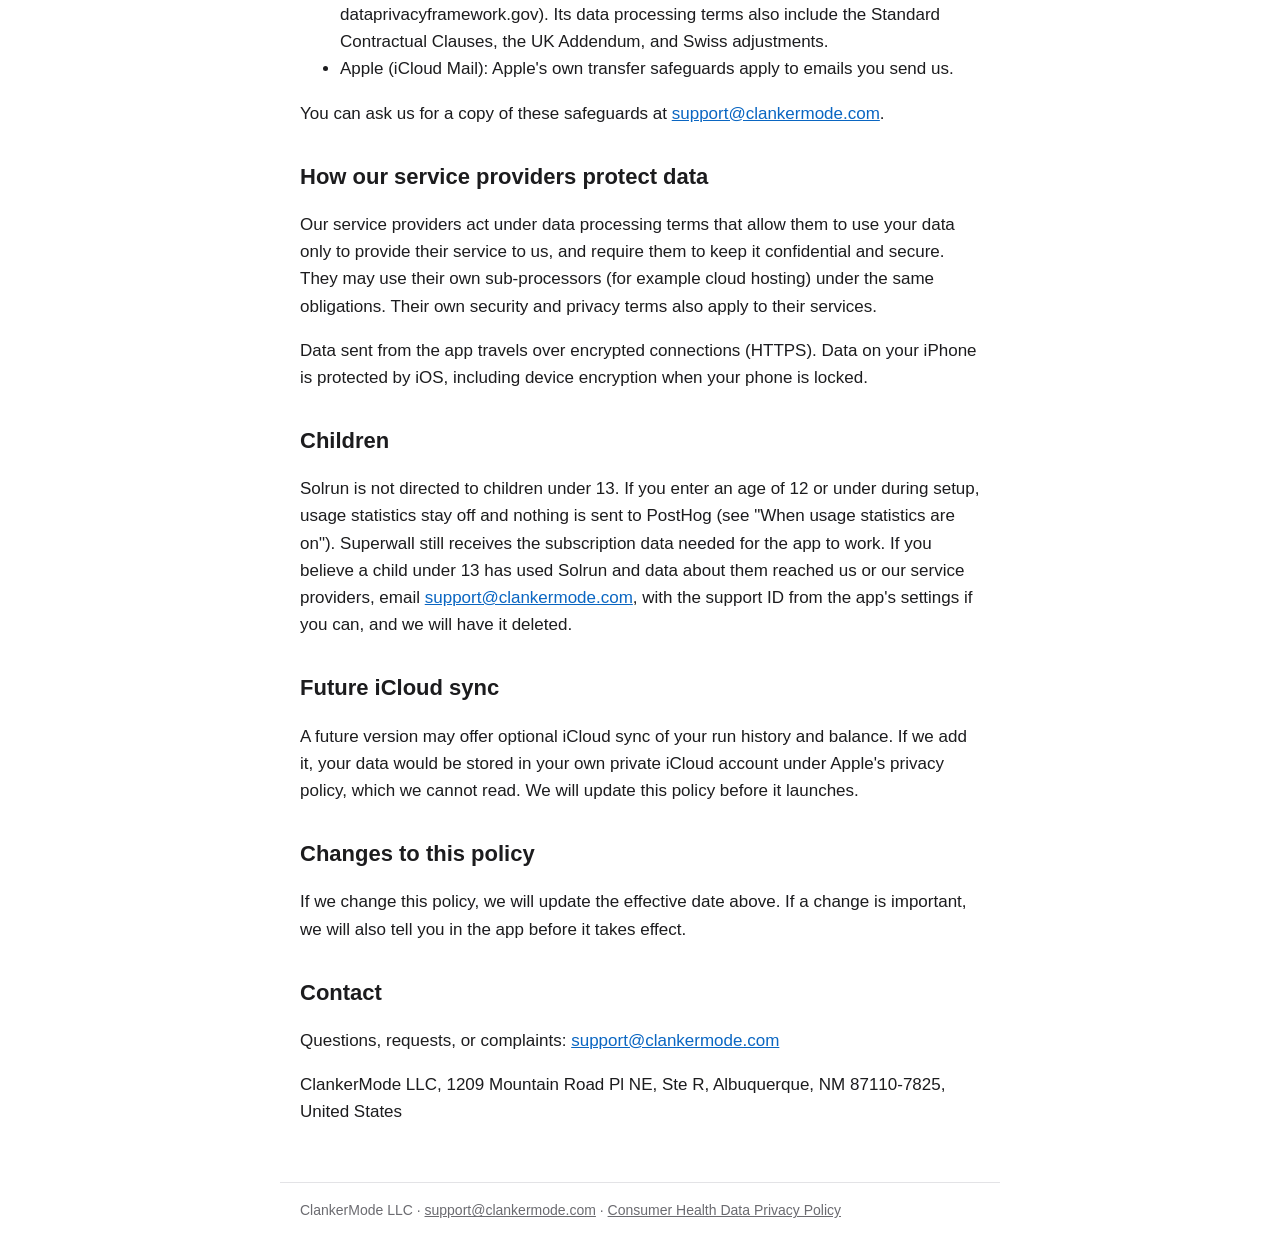
==== commit 4472d7ec: "Privacy: name the remaining device details the analytics library adds Co-Authored-By: Claude Opus 5." ====
--- a/privacy/index.html
+++ b/privacy/index.html
@@ -218,9 +218,11 @@
 language, time zone, screen size, whether you are on Wi-Fi or cellular,
 and whether the app is a TestFlight test build;</li>
 <li>technical details the analytics library adds, such as its name and
-version, event and session identifiers and timestamps, whether the app
-was freshly launched or returned from the background, and the previous
-version after an update.</li>
+version, the app's name and bundle identifier, the device type (for
+example "iPhone"), whether the app is running on a simulator, on a Mac,
+or was installed outside the App Store, event and session identifiers
+and timestamps, whether the app was freshly launched or returned from
+the background, and the previous version after an update.</li>
 </ul>
 <p>What is not sent: your name, contact details, location, routes,
 distances, steps, minutes, or anything from Screen Time. We do not
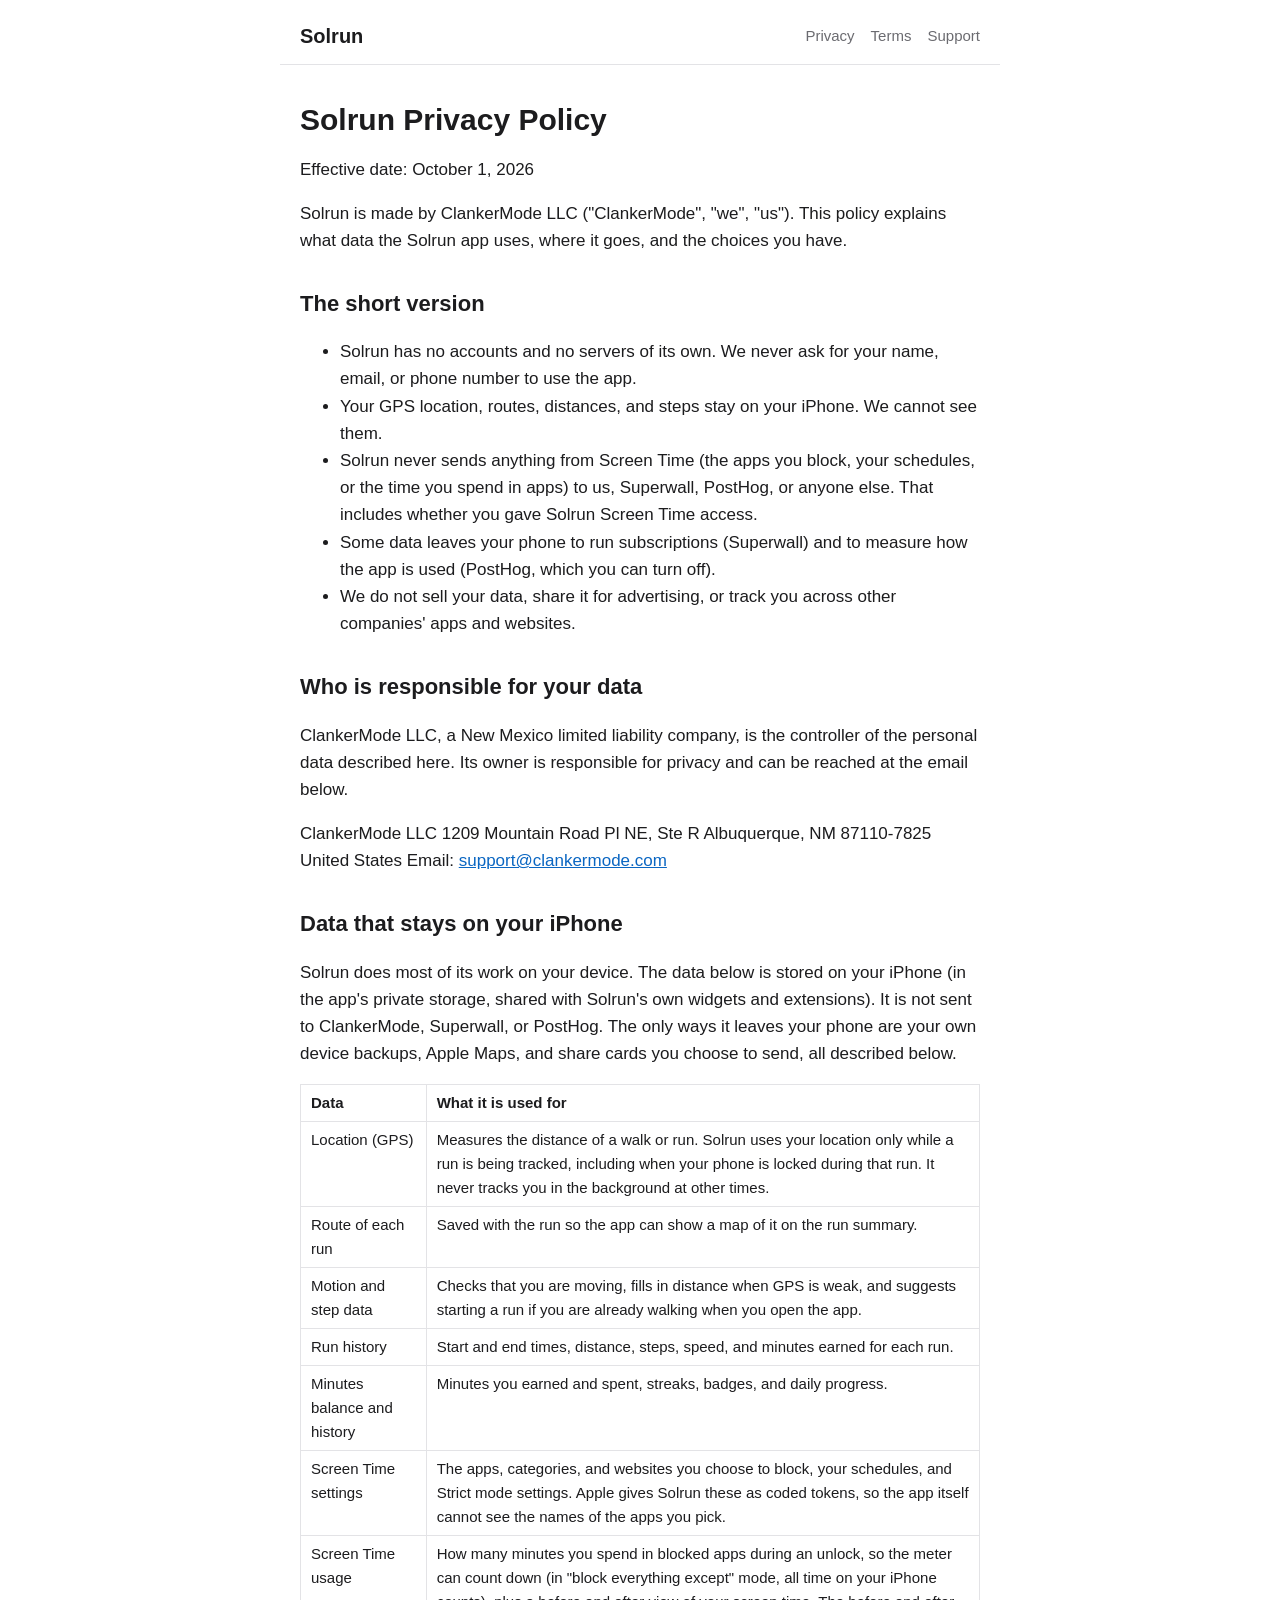
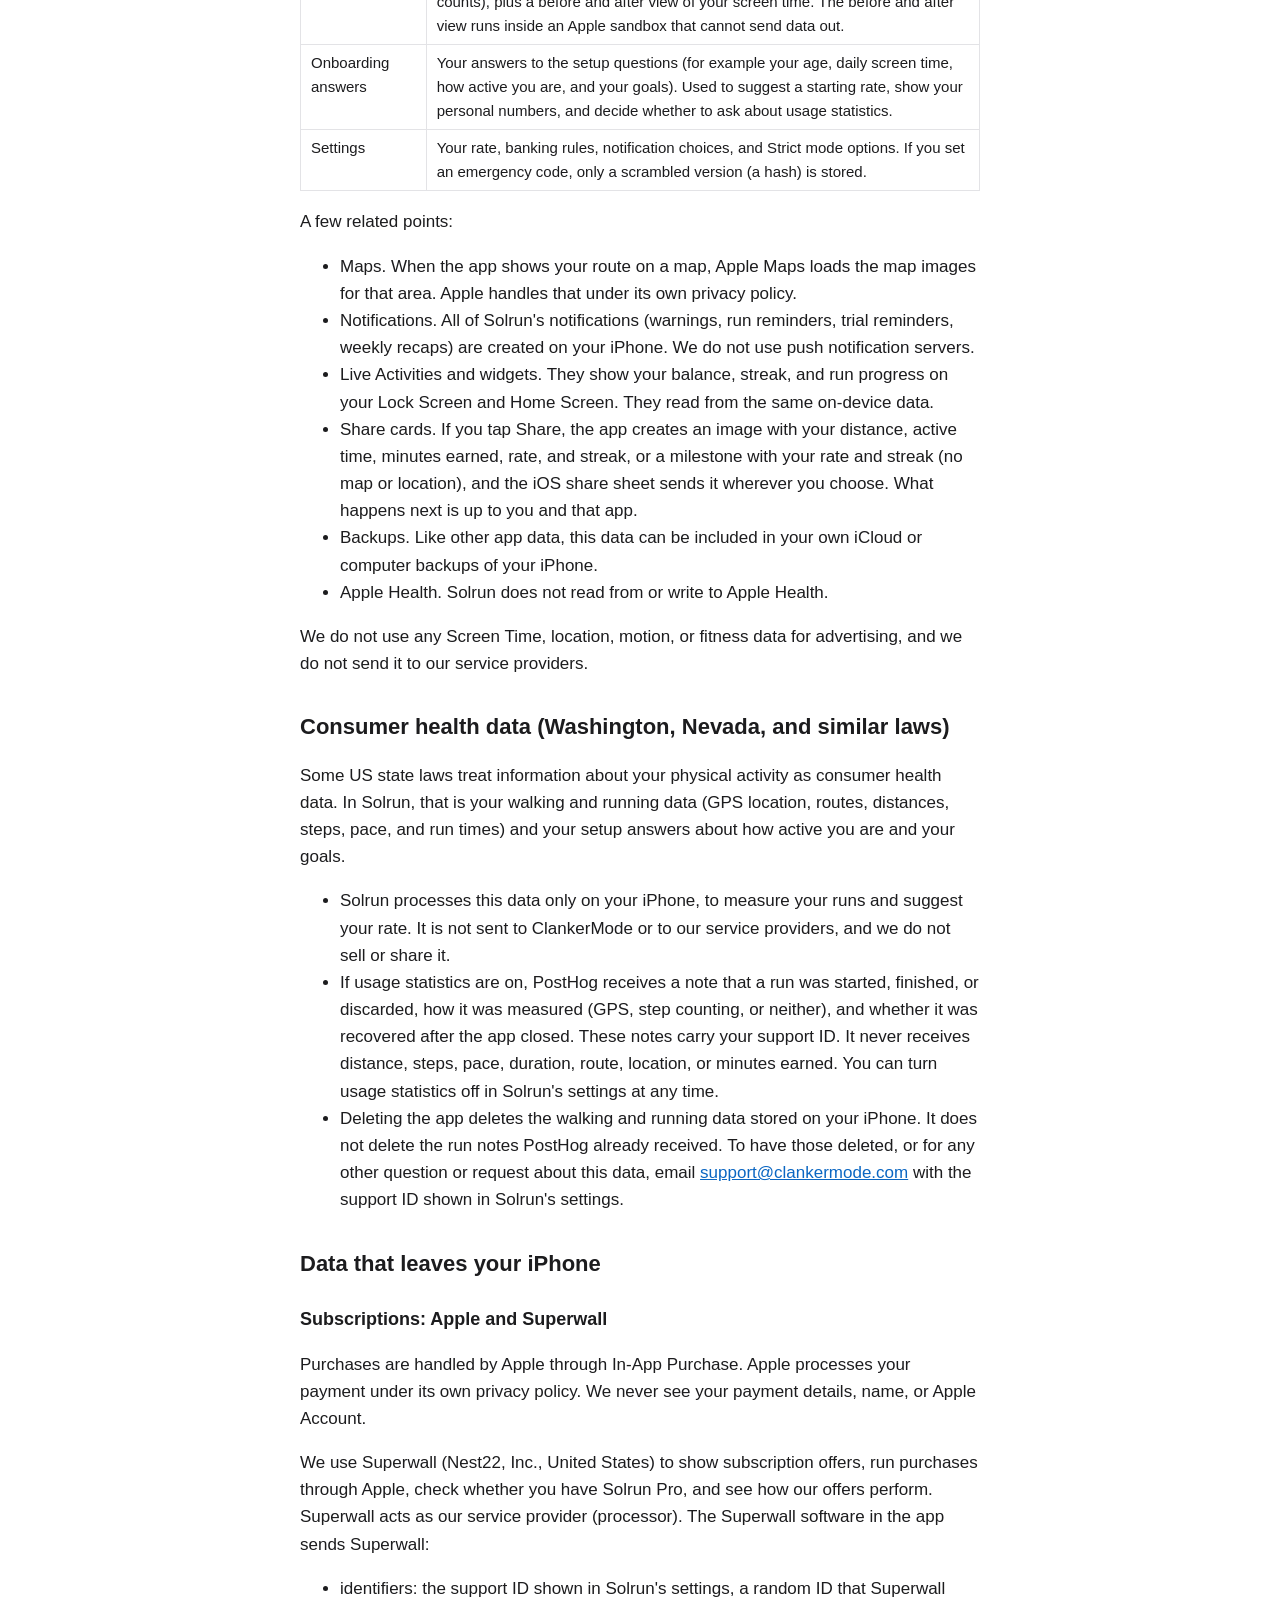
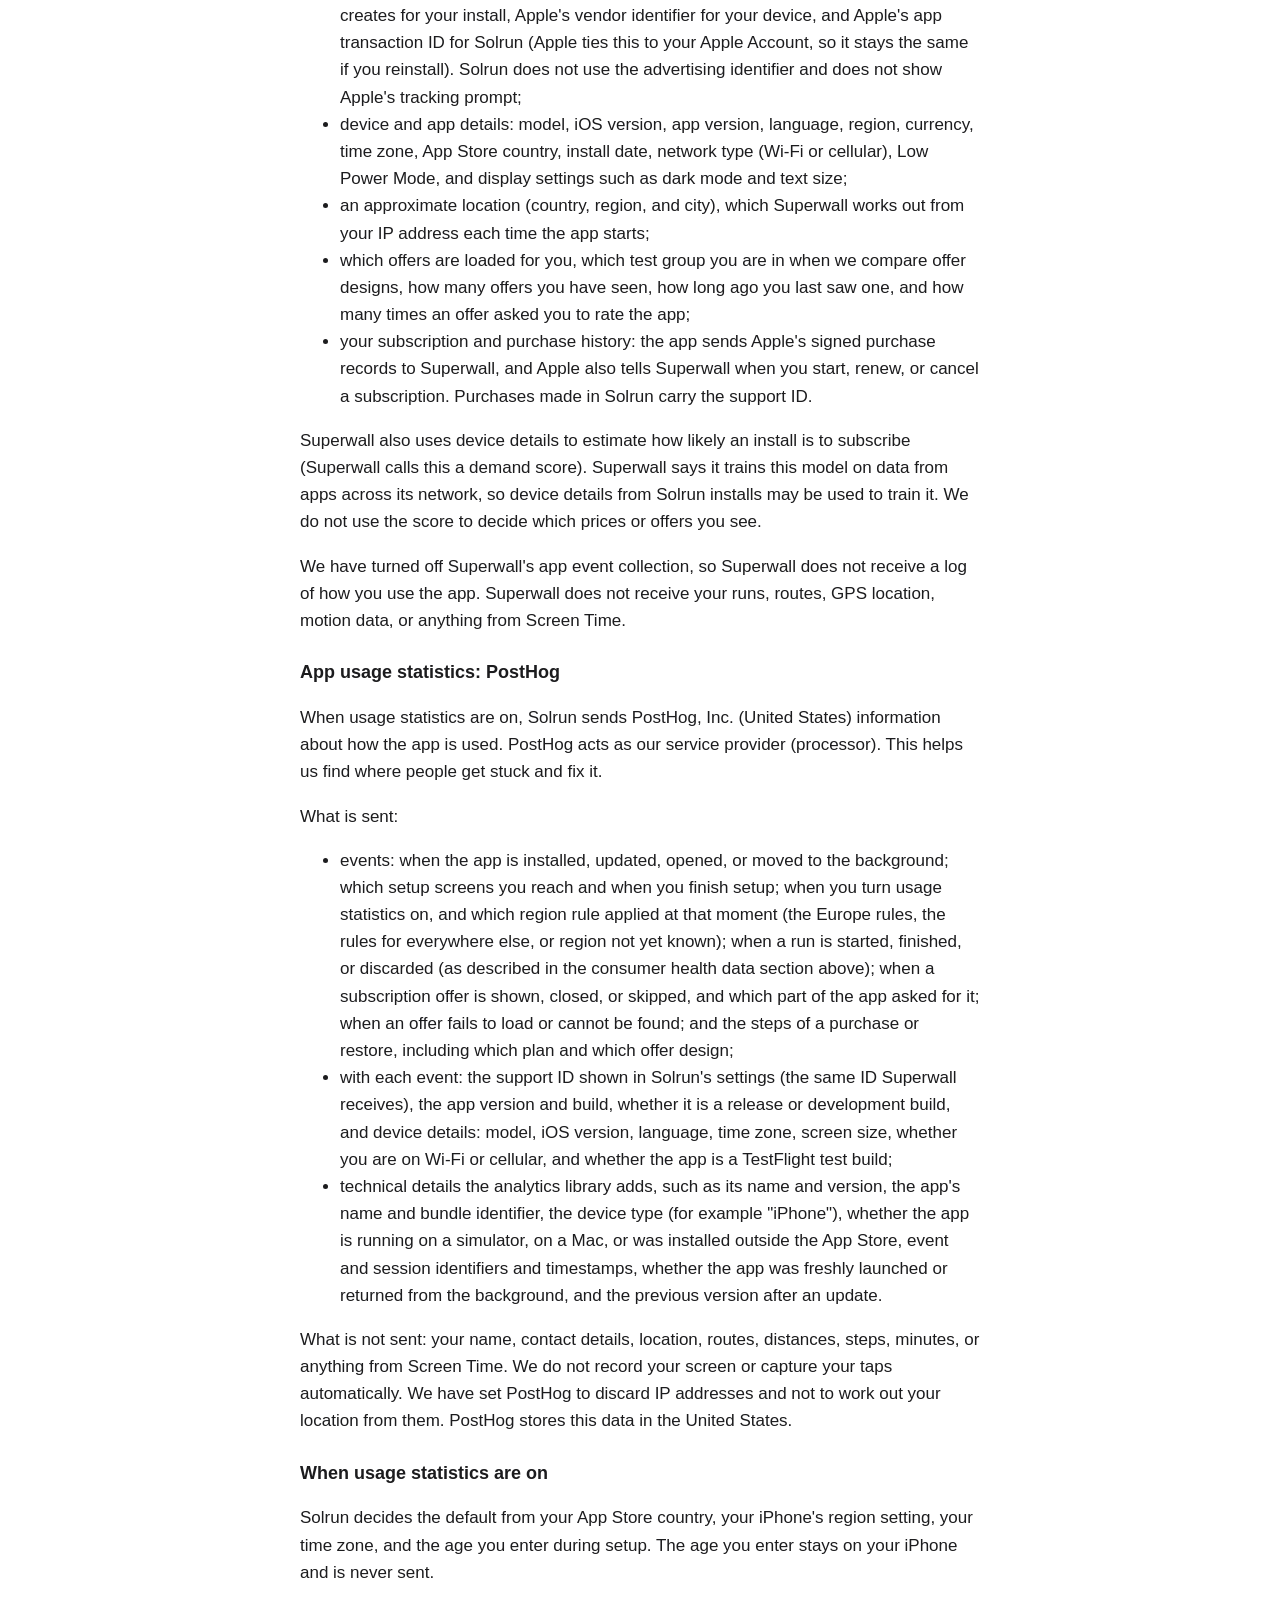
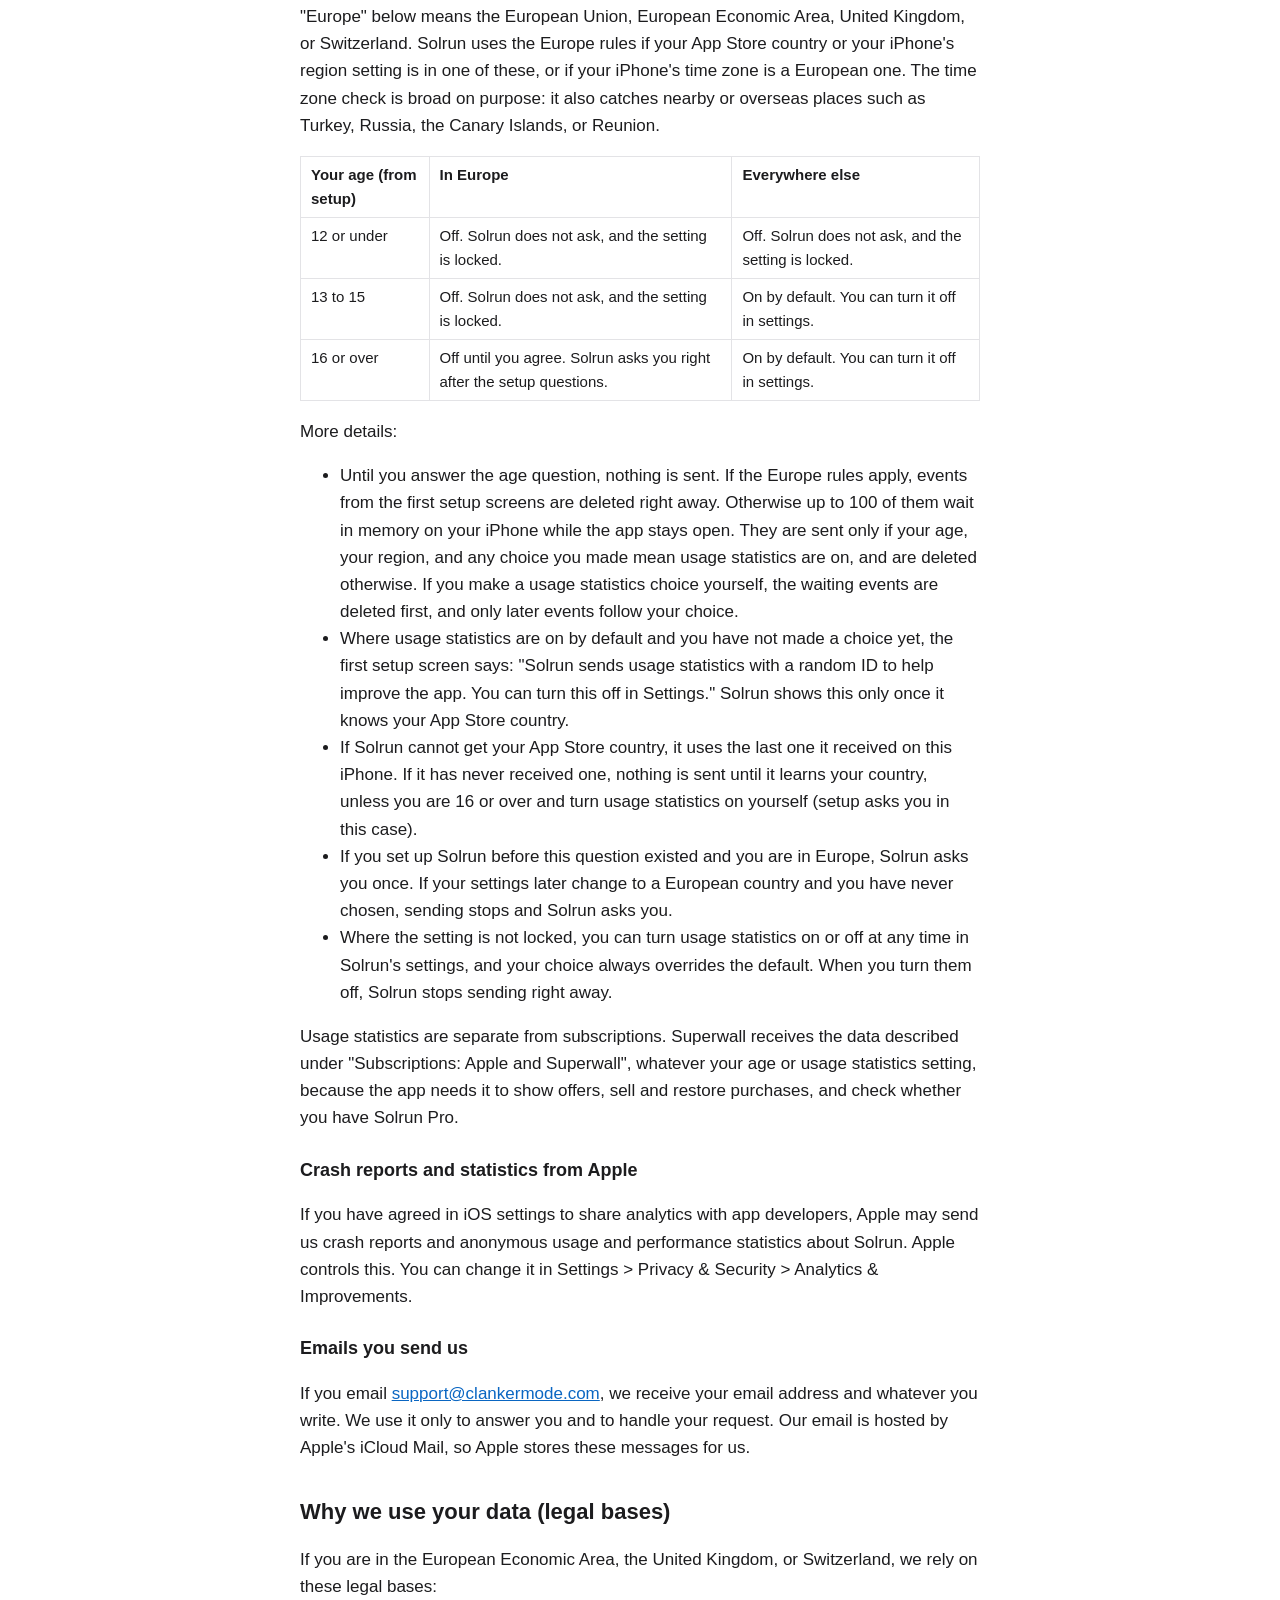
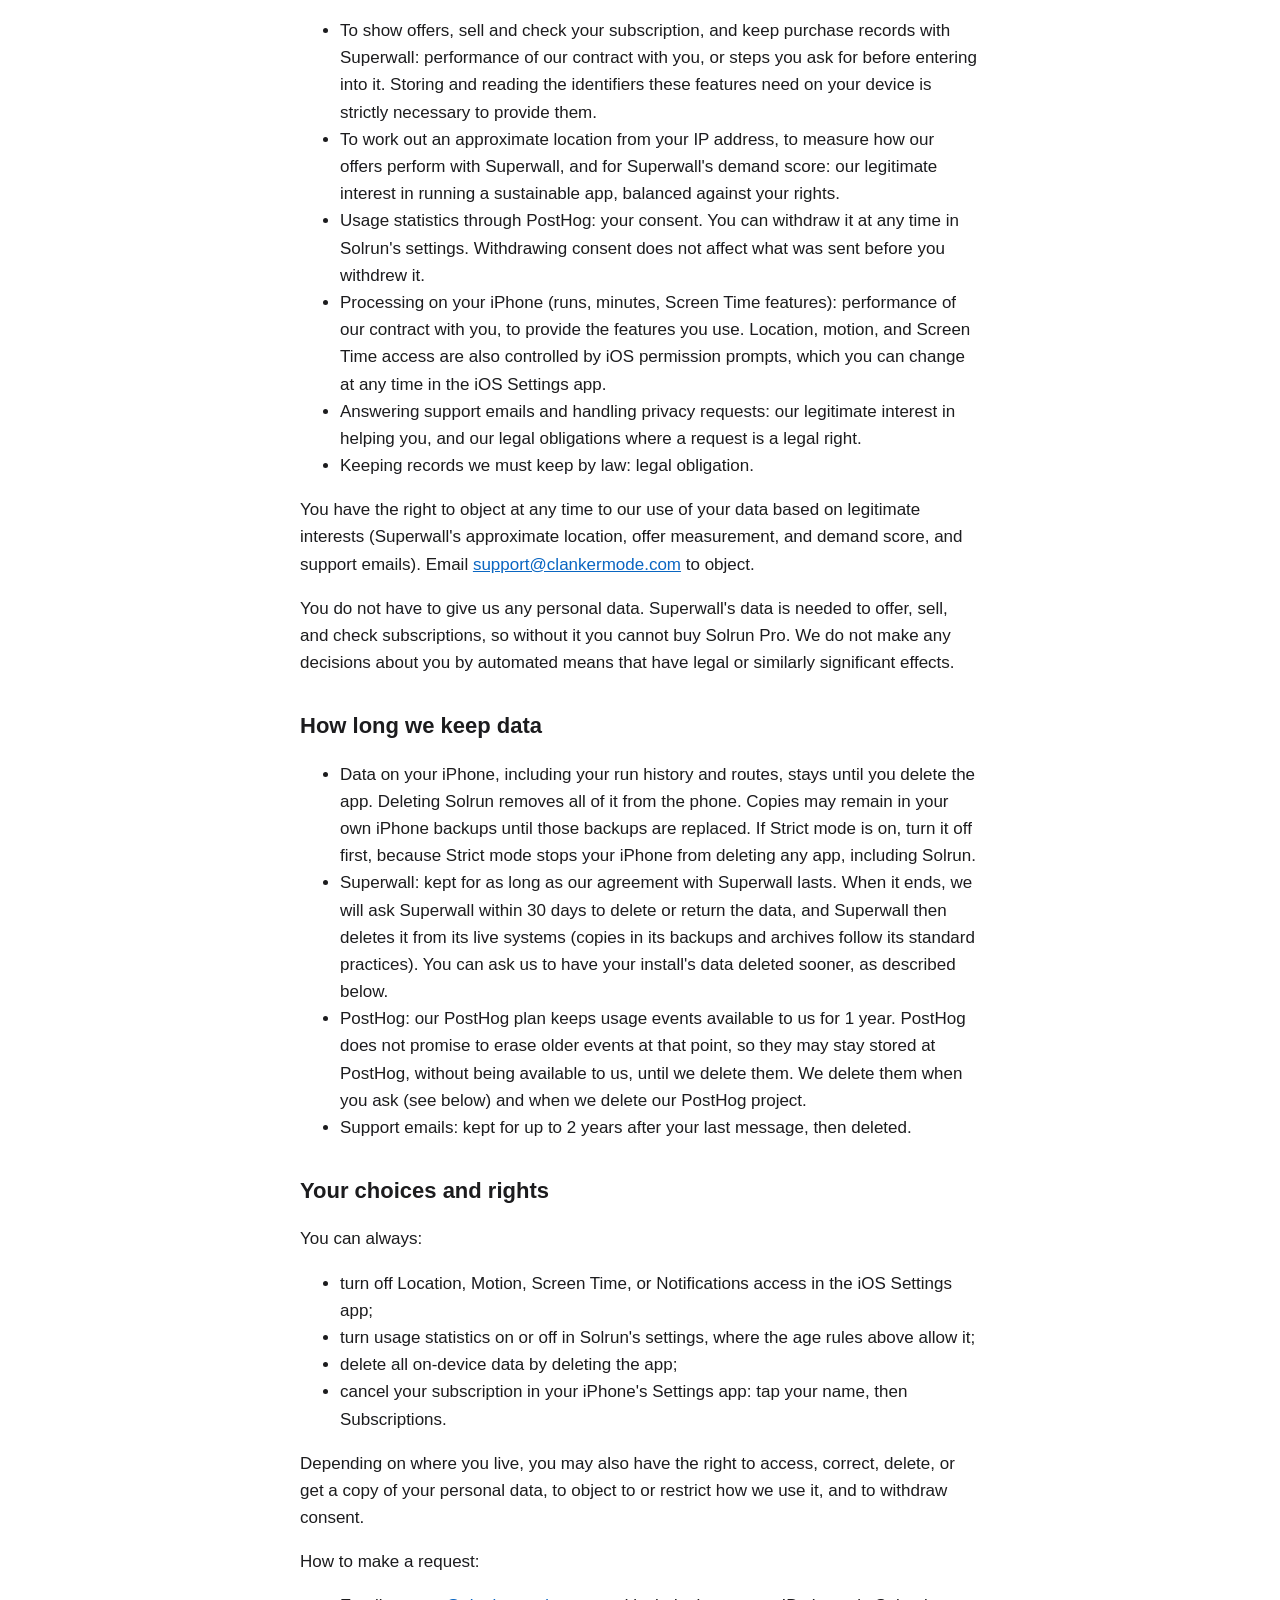
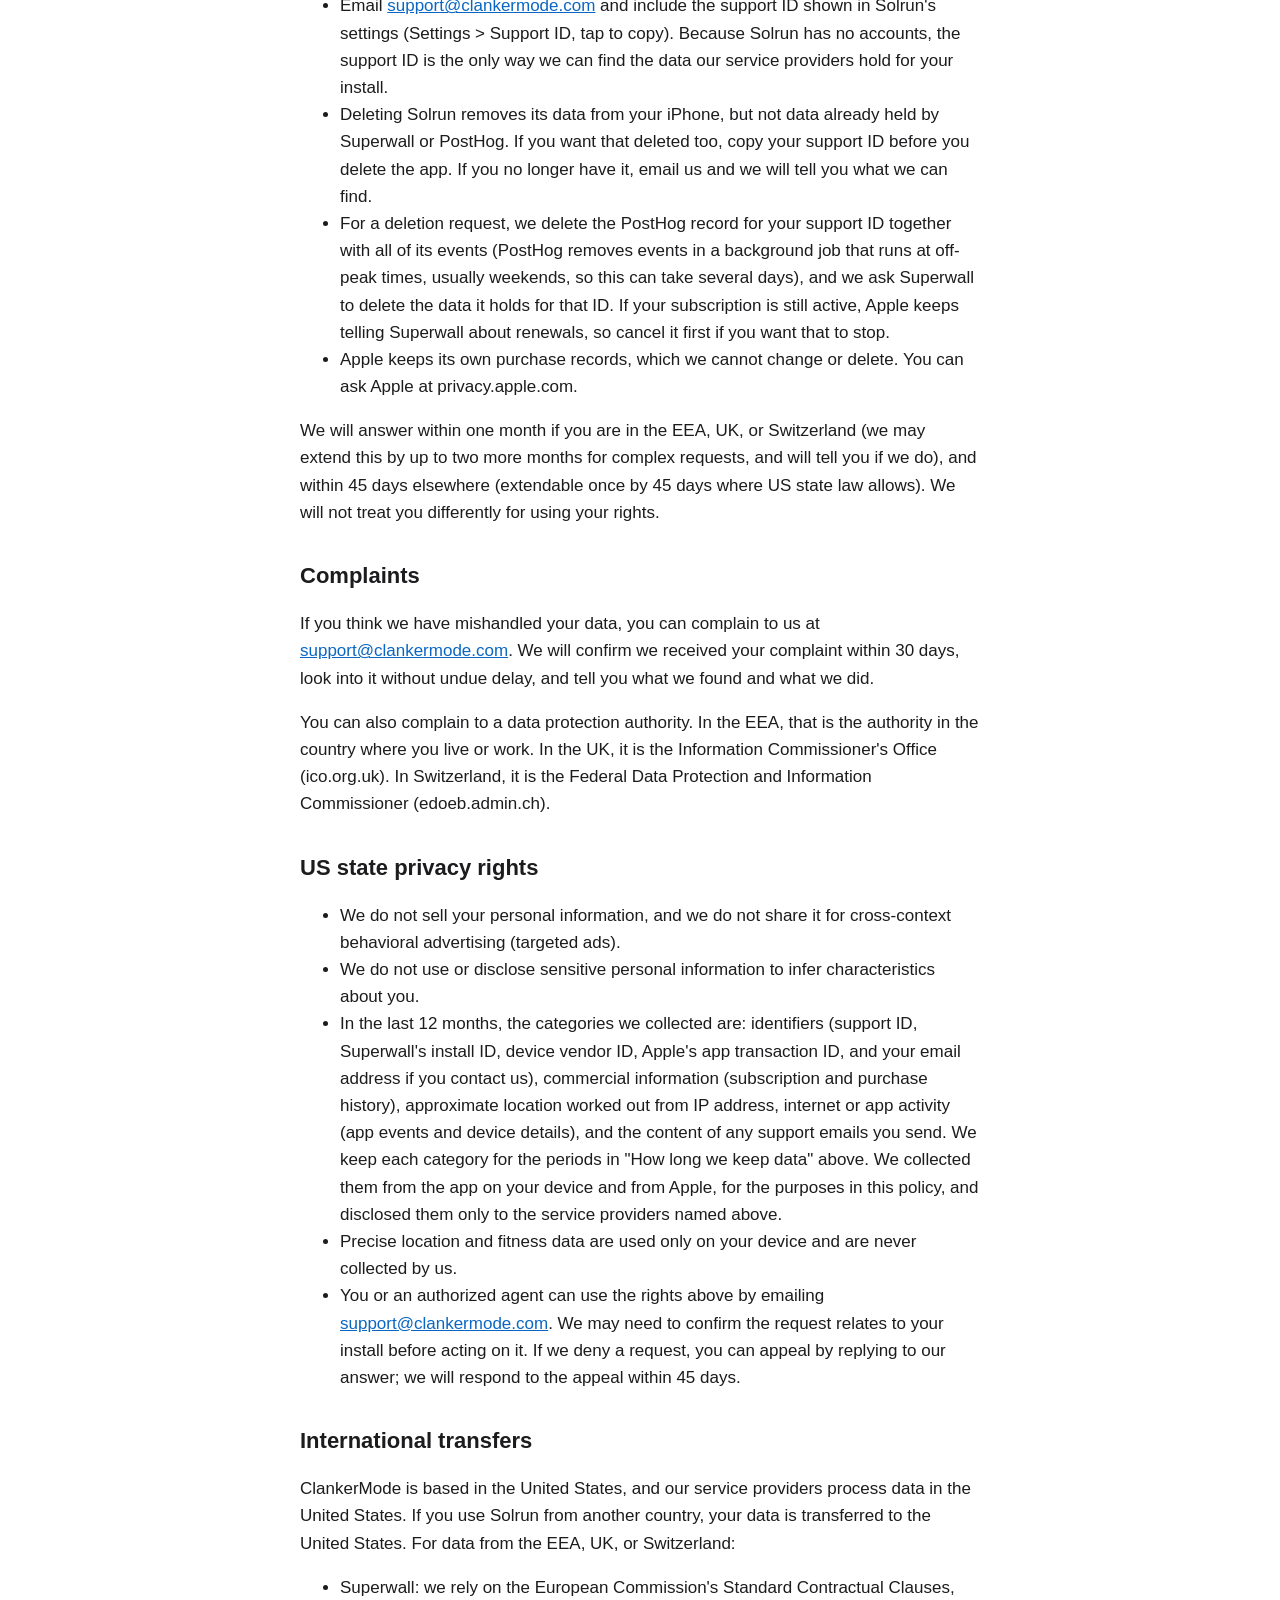
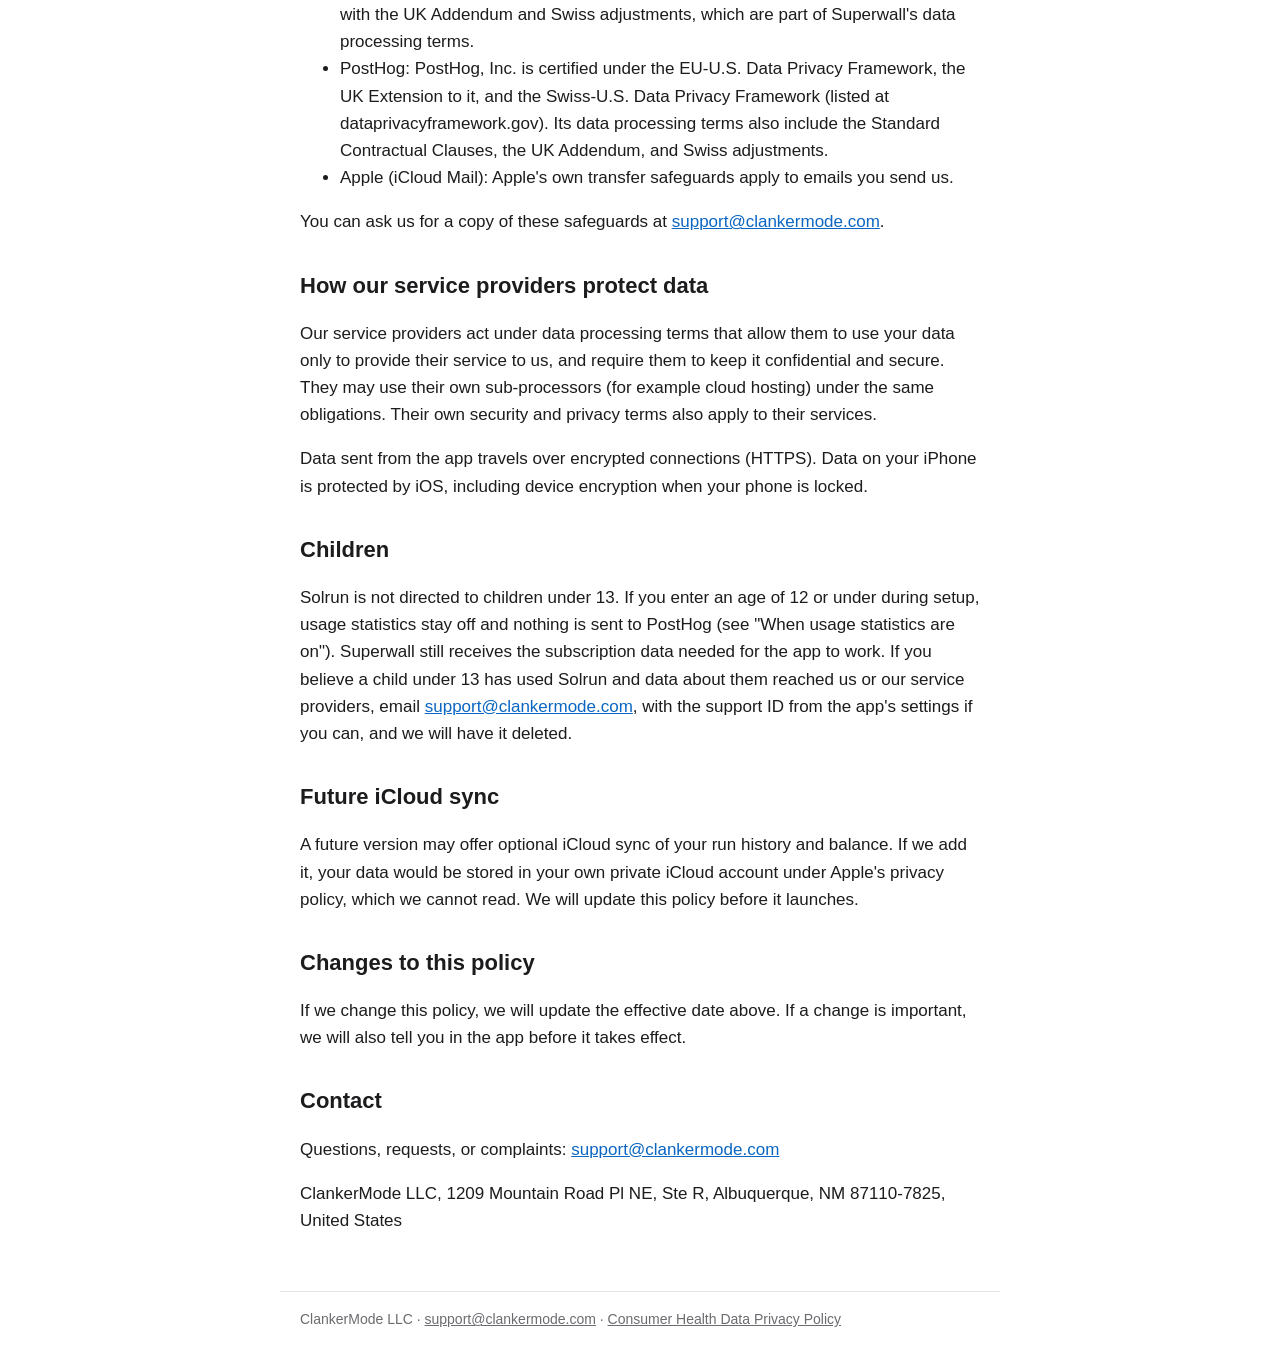
==== commit 358cf3f5: "Privacy: explicit Screen Time line, Superwall demand score training Co-Authored-By: Claude Opus 5.5 " ====
--- a/privacy/index.html
+++ b/privacy/index.html
@@ -22,8 +22,12 @@
 <ul>
 <li>Solrun has no accounts and no servers of its own. We never ask for
 your name, email, or phone number to use the app.</li>
-<li>Your GPS location, routes, distances, steps, and Screen Time data
-stay on your iPhone. We cannot see them.</li>
+<li>Your GPS location, routes, distances, and steps stay on your iPhone.
+We cannot see them.</li>
+<li>Solrun never sends anything from Screen Time (the apps you block,
+your schedules, or the time you spend in apps) to us, Superwall,
+PostHog, or anyone else. That includes whether you gave Solrun Screen
+Time access.</li>
 <li>Some data leaves your phone to run subscriptions (Superwall) and to
 measure how the app is used (PostHog, which you can turn off).</li>
 <li>We do not sell your data, share it for advertising, or track you
@@ -190,8 +194,10 @@
 the support ID.</li>
 </ul>
 <p>Superwall also uses device details to estimate how likely an install
-is to subscribe (Superwall calls this a demand score). We do not use it
-to decide which prices or offers you see.</p>
+is to subscribe (Superwall calls this a demand score). Superwall says it
+trains this model on data from apps across its network, so device
+details from Solrun installs may be used to train it. We do not use the
+score to decide which prices or offers you see.</p>
 <p>We have turned off Superwall's app event collection, so Superwall
 does not receive a log of how you use the app. Superwall does not
 receive your runs, routes, GPS location, motion data, or anything from
@@ -321,9 +327,10 @@
 you ask for before entering into it. Storing and reading the identifiers
 these features need on your device is strictly necessary to provide
 them.</li>
-<li>To work out an approximate location from your IP address and to
-measure how our offers perform with Superwall: our legitimate interest
-in running a sustainable app, balanced against your rights.</li>
+<li>To work out an approximate location from your IP address, to measure
+how our offers perform with Superwall, and for Superwall's demand score:
+our legitimate interest in running a sustainable app, balanced against
+your rights.</li>
 <li>Usage statistics through PostHog: your consent. You can withdraw it
 at any time in Solrun's settings. Withdrawing consent does not affect
 what was sent before you withdrew it.</li>
@@ -338,8 +345,8 @@
 <li>Keeping records we must keep by law: legal obligation.</li>
 </ul>
 <p>You have the right to object at any time to our use of your data
-based on legitimate interests (Superwall's approximate location and
-offer measurement, and support emails). Email <a
+based on legitimate interests (Superwall's approximate location, offer
+measurement, and demand score, and support emails). Email <a
 href="mailto:support@clankermode.com">support@clankermode.com</a> to
 object.</p>
 <p>You do not have to give us any personal data. Superwall's data is
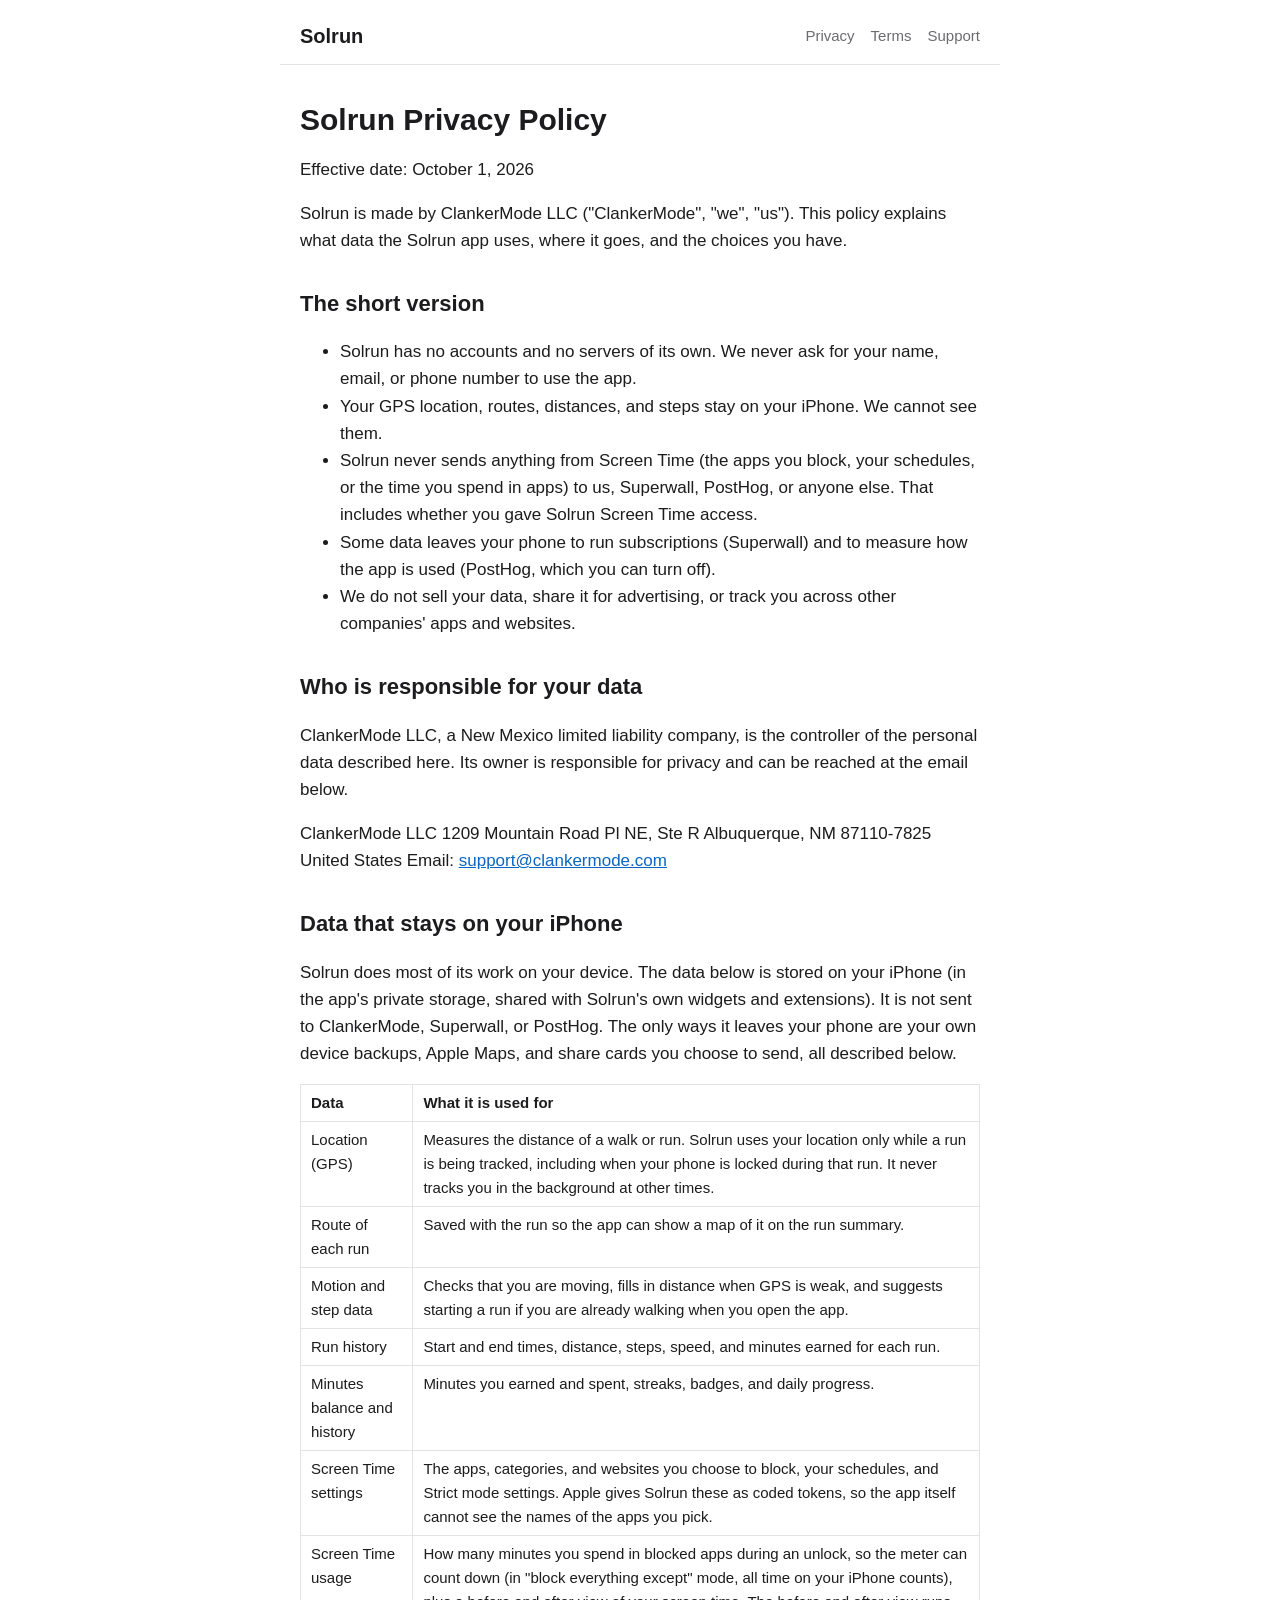
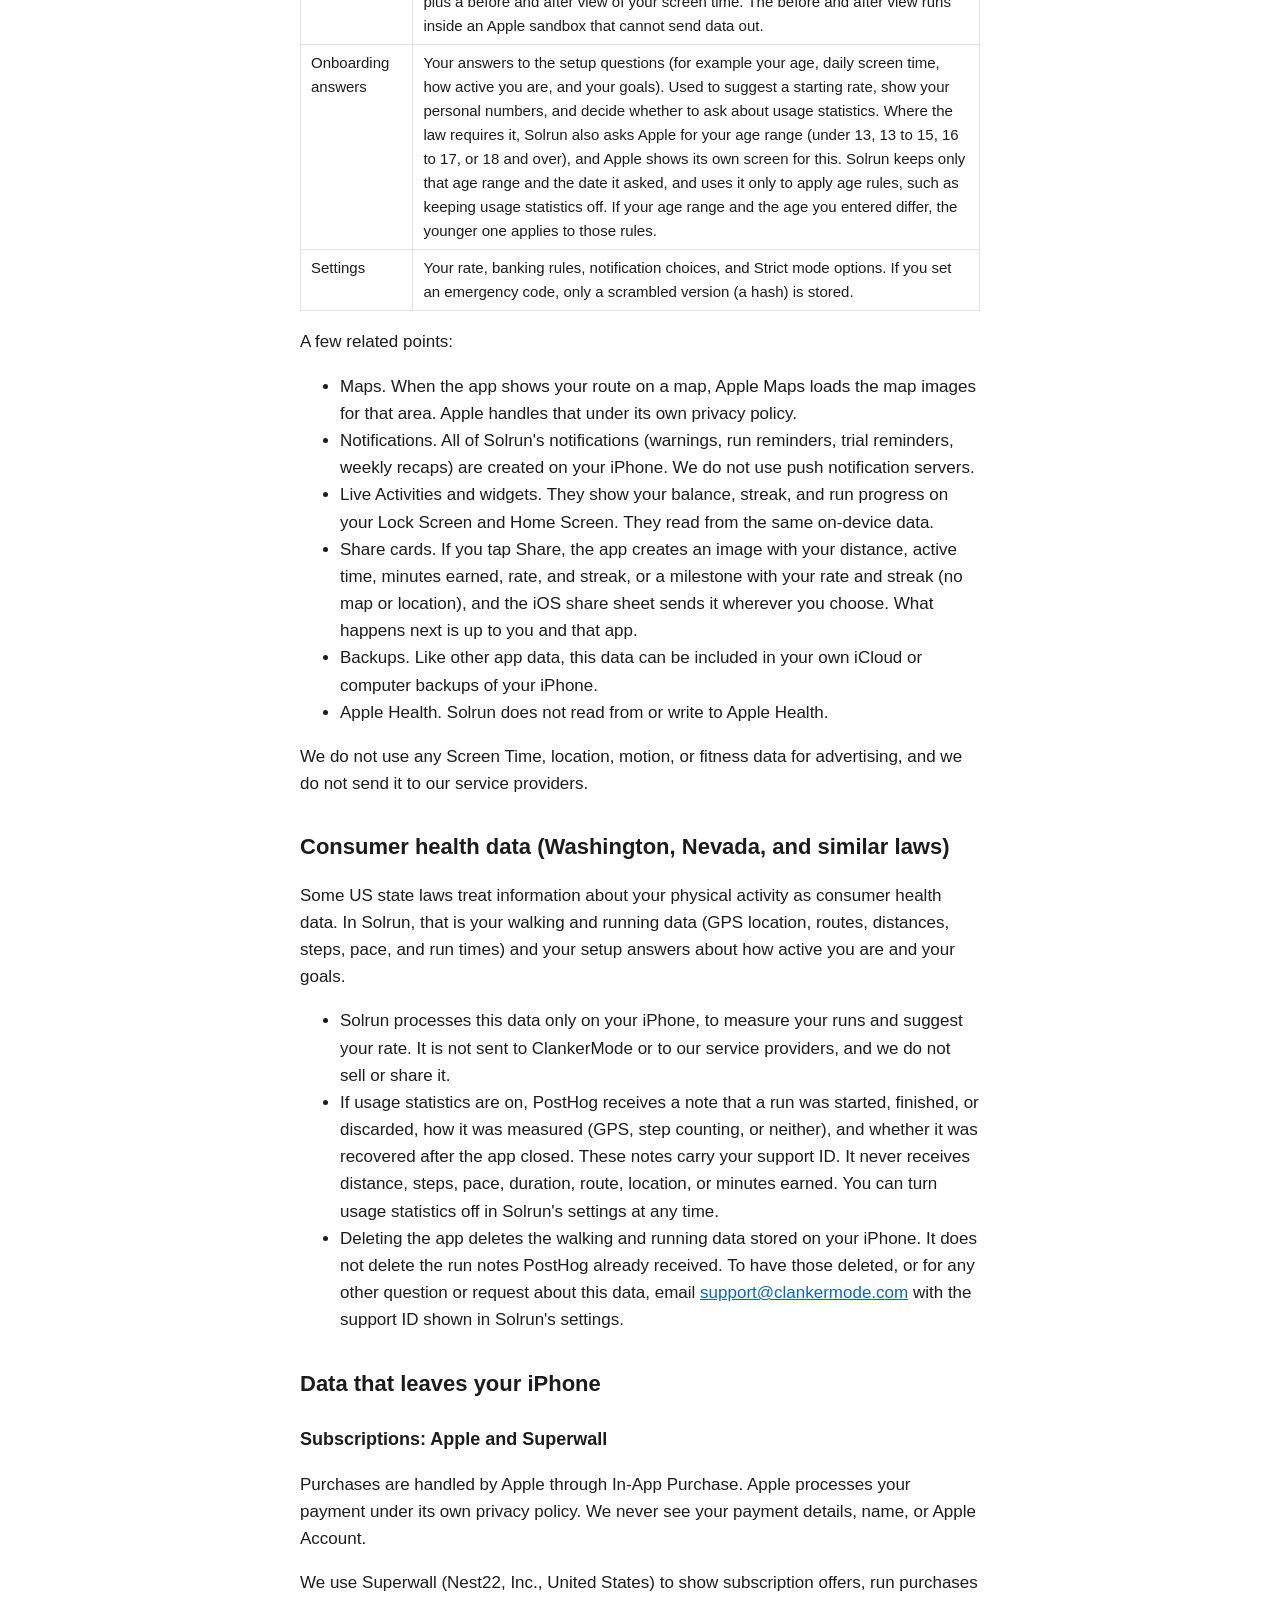
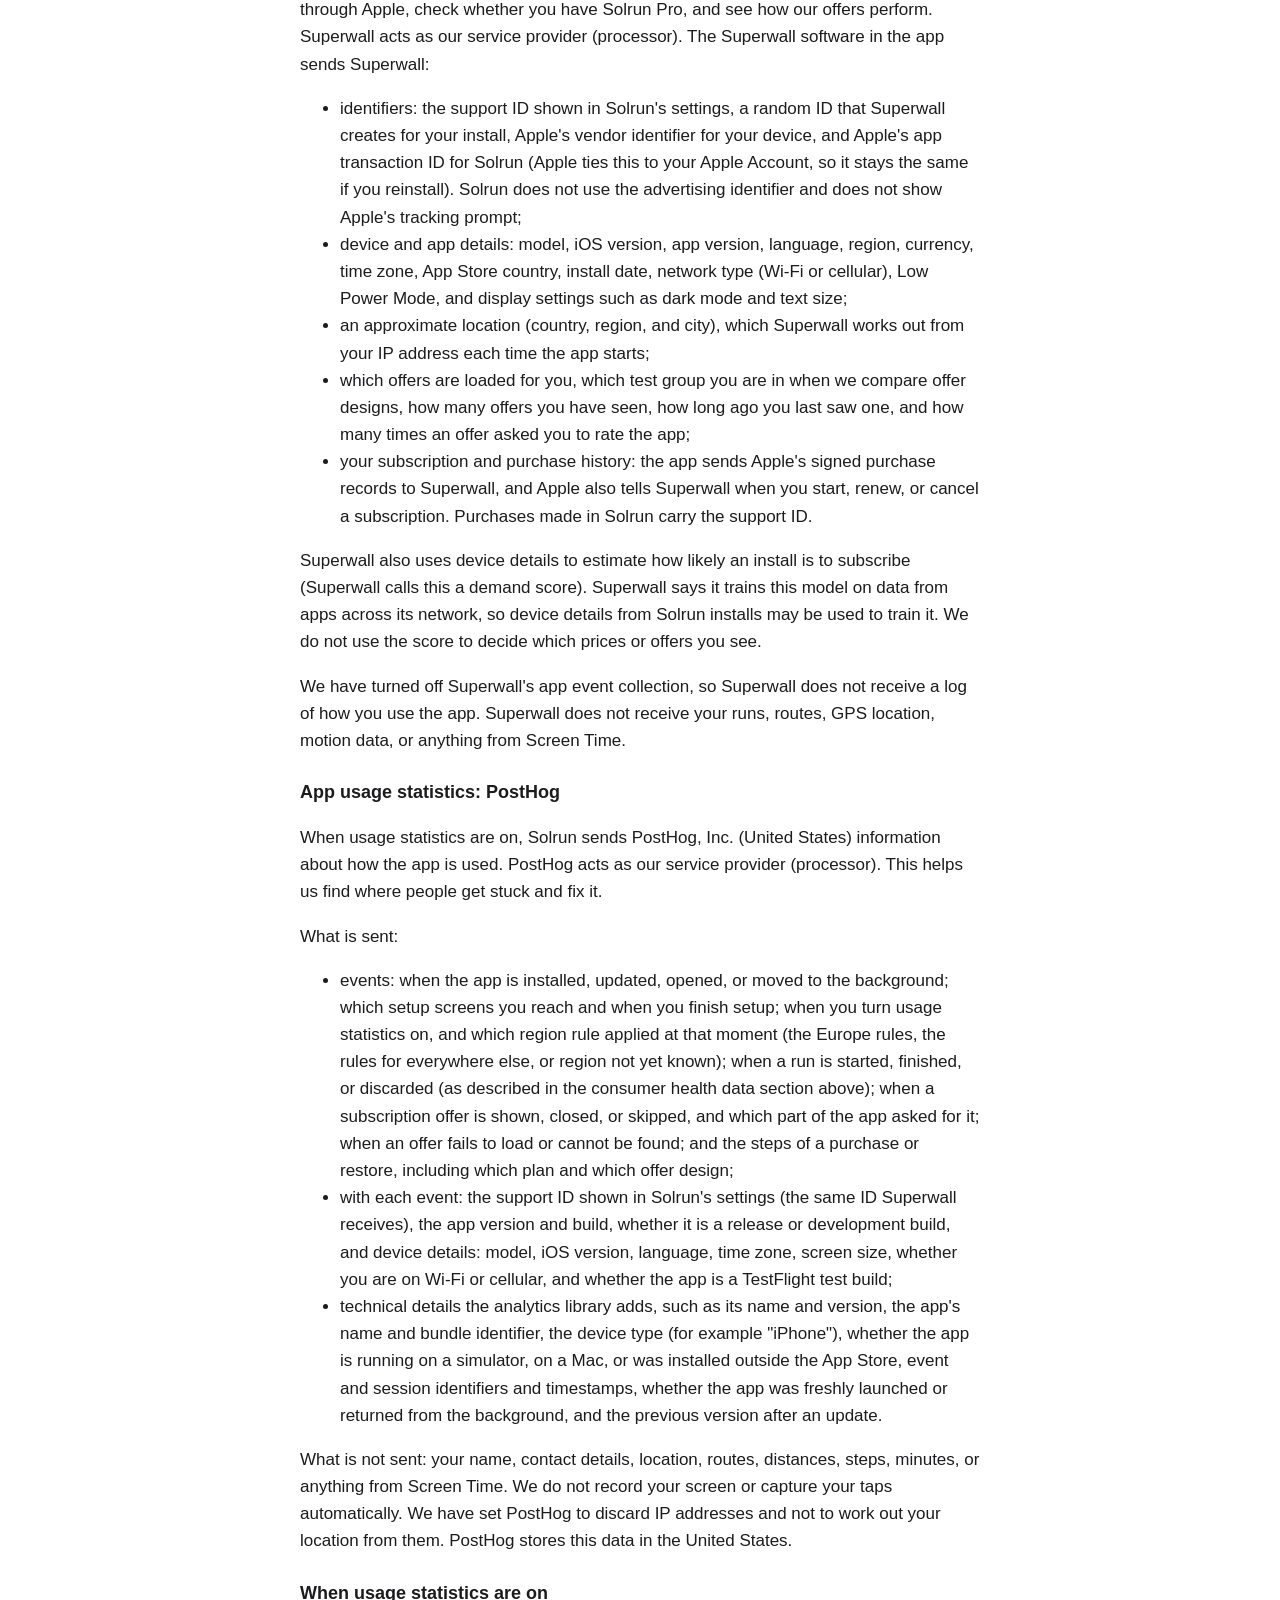
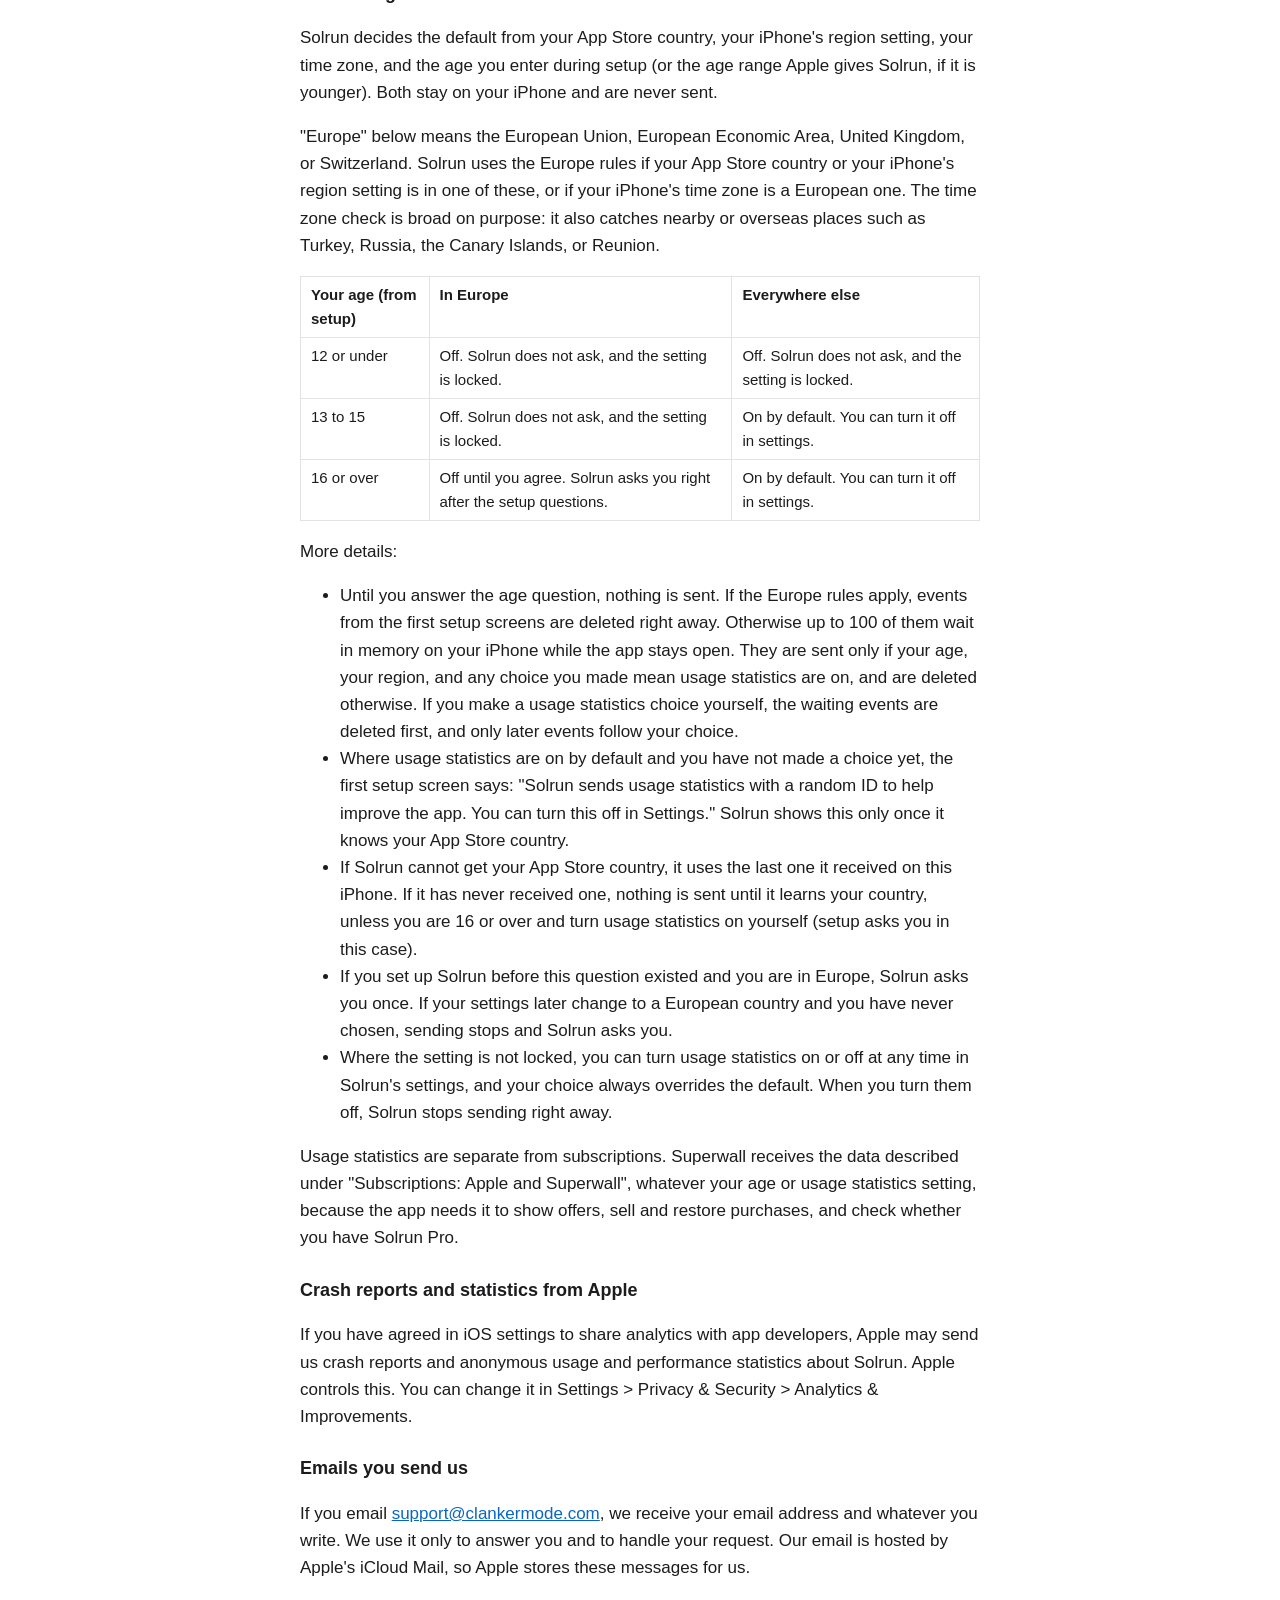
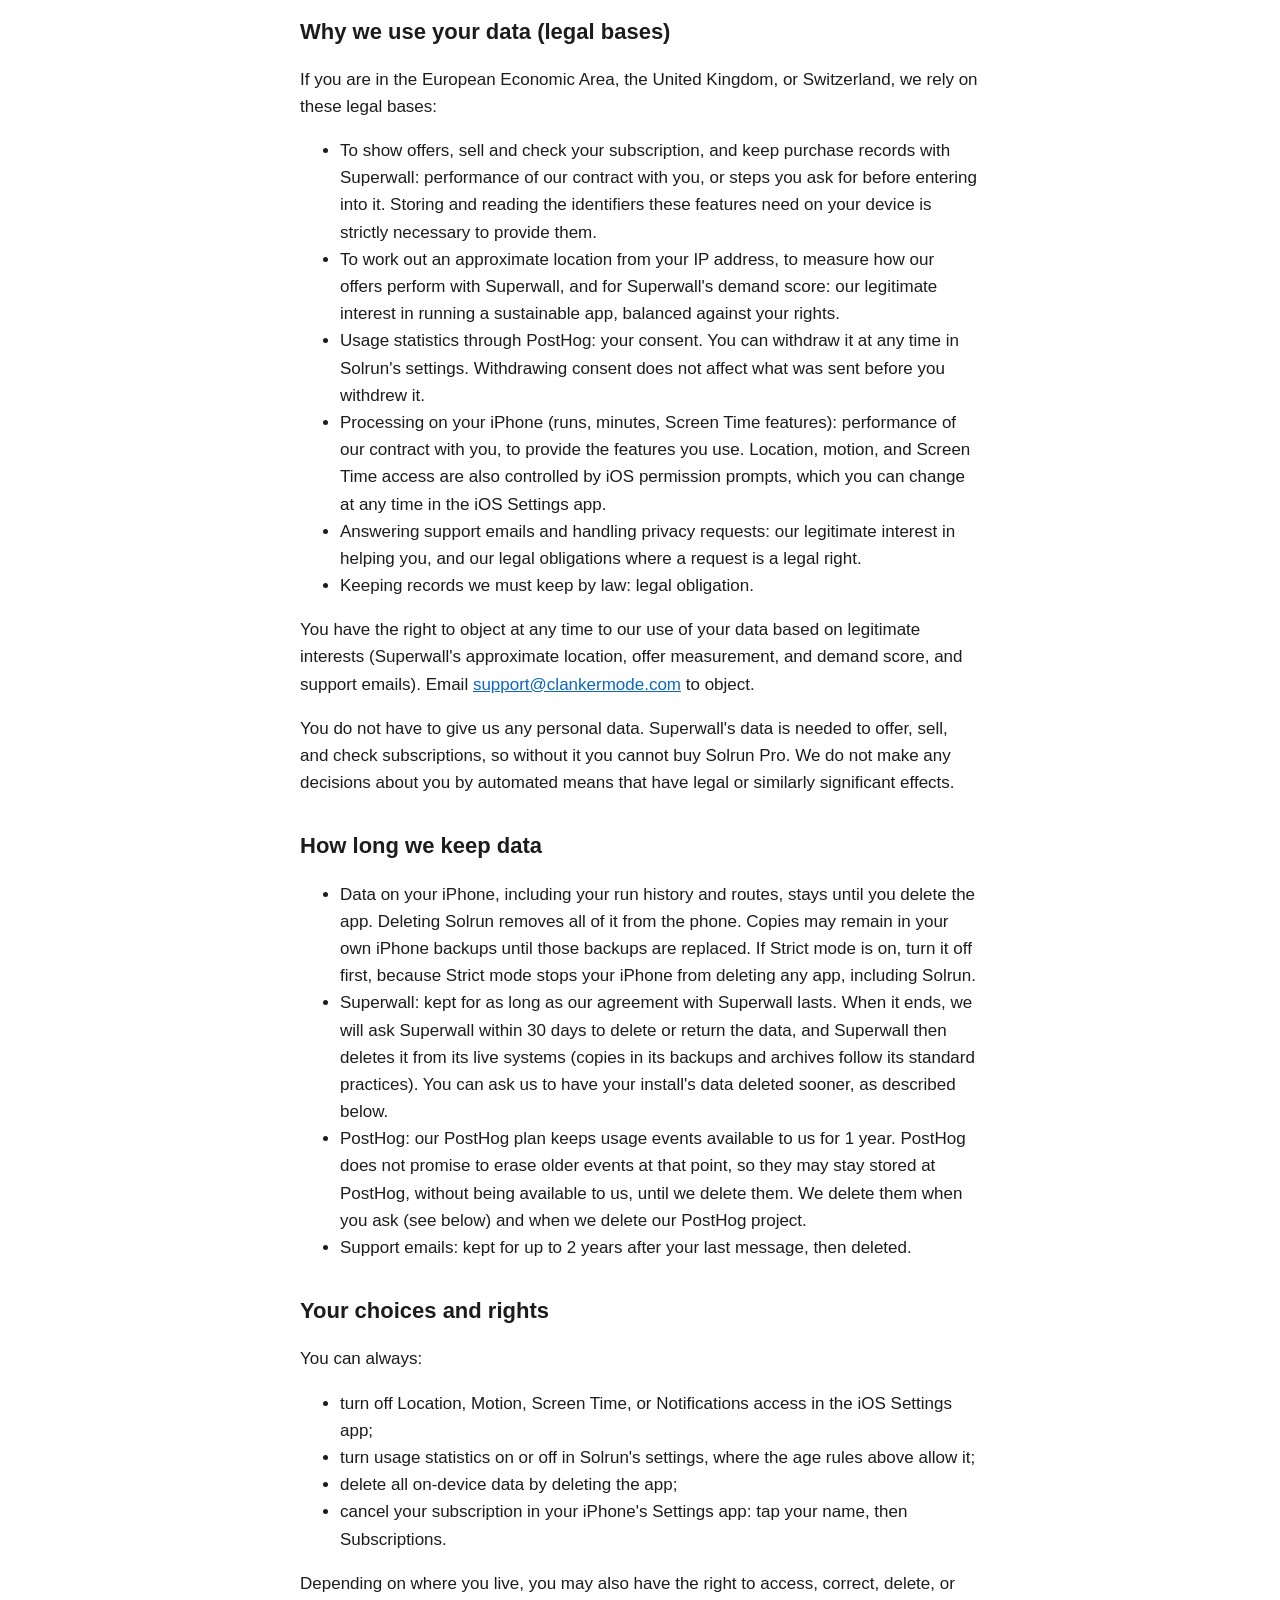
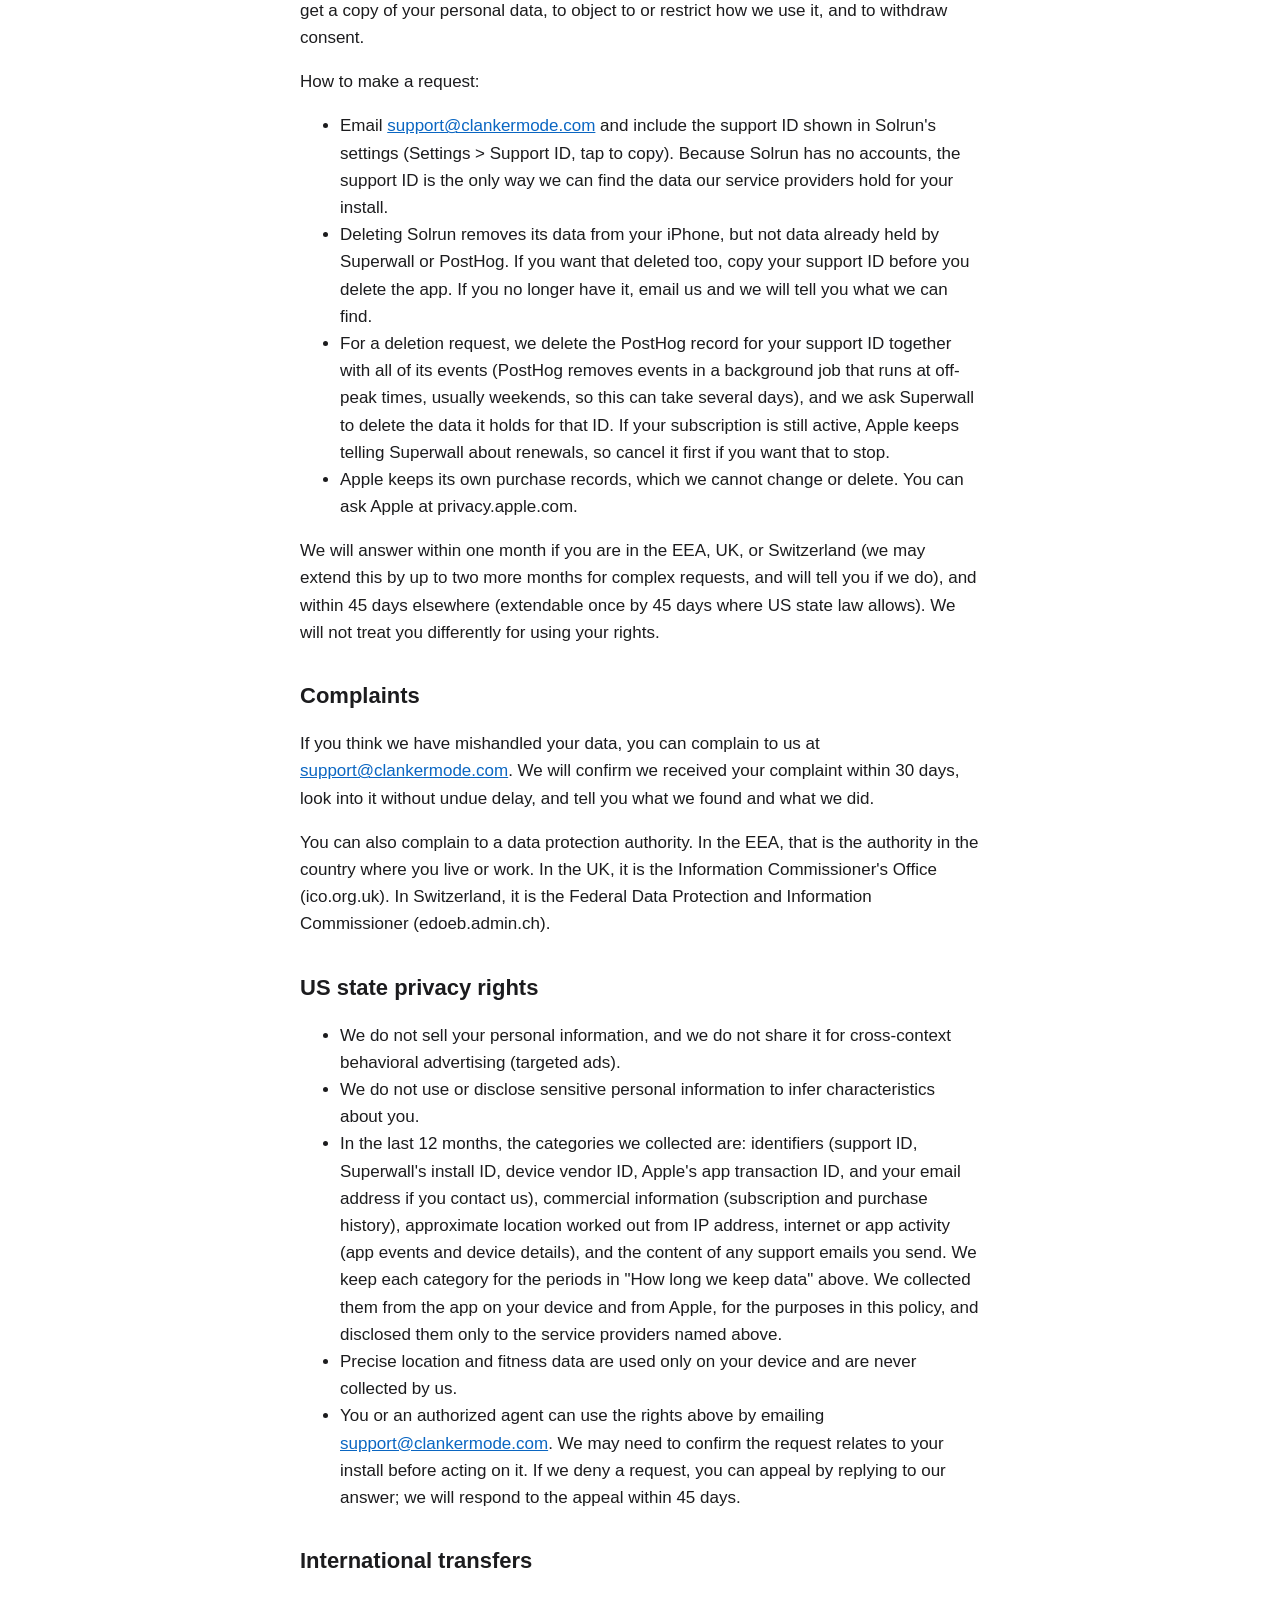
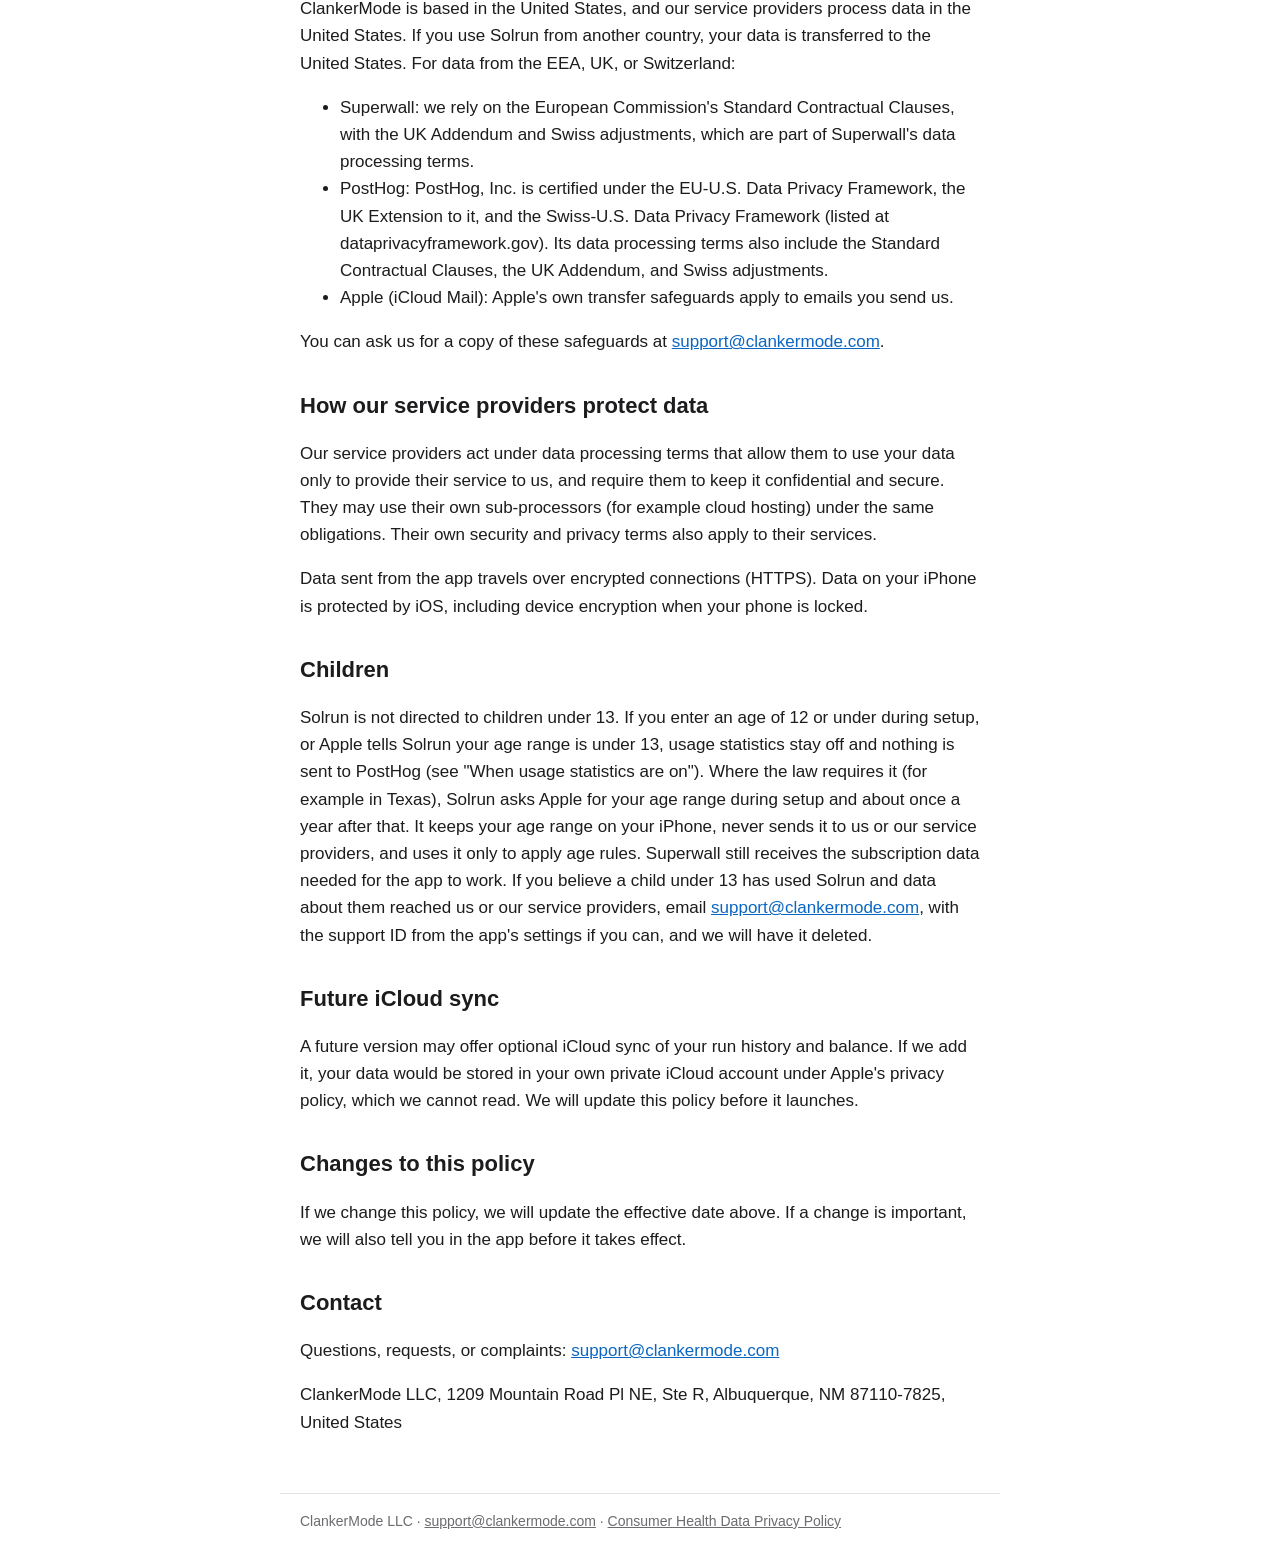
==== commit b284958b: "Privacy: Apple age range check where the law requires it Co-Authored-By: Claude Opus 5.5 (1M context" ====
--- a/privacy/index.html
+++ b/privacy/index.html
@@ -104,7 +104,12 @@
 <td>Your answers to the setup questions (for example your age, daily
 screen time, how active you are, and your goals). Used to suggest a
 starting rate, show your personal numbers, and decide whether to ask
-about usage statistics.</td>
+about usage statistics. Where the law requires it, Solrun also asks
+Apple for your age range (under 13, 13 to 15, 16 to 17, or 18 and over),
+and Apple shows its own screen for this. Solrun keeps only that age
+range and the date it asked, and uses it only to apply age rules, such
+as keeping usage statistics off. If your age range and the age you
+entered differ, the younger one applies to those rules.</td>
 </tr>
 <tr>
 <td>Settings</td>
@@ -237,8 +242,9 @@
 them. PostHog stores this data in the United States.</p>
 <h3 id="when-usage-statistics-are-on">When usage statistics are on</h3>
 <p>Solrun decides the default from your App Store country, your iPhone's
-region setting, your time zone, and the age you enter during setup. The
-age you enter stays on your iPhone and is never sent.</p>
+region setting, your time zone, and the age you enter during setup (or
+the age range Apple gives Solrun, if it is younger). Both stay on your
+iPhone and are never sent.</p>
 <p>"Europe" below means the European Union, European Economic Area,
 United Kingdom, or Switzerland. Solrun uses the Europe rules if your App
 Store country or your iPhone's region setting is in one of these, or if
@@ -479,11 +485,15 @@
 when your phone is locked.</p>
 <h2 id="children">Children</h2>
 <p>Solrun is not directed to children under 13. If you enter an age of
-12 or under during setup, usage statistics stay off and nothing is sent
-to PostHog (see "When usage statistics are on"). Superwall still
-receives the subscription data needed for the app to work. If you
-believe a child under 13 has used Solrun and data about them reached us
-or our service providers, email <a
+12 or under during setup, or Apple tells Solrun your age range is under
+13, usage statistics stay off and nothing is sent to PostHog (see "When
+usage statistics are on"). Where the law requires it (for example in
+Texas), Solrun asks Apple for your age range during setup and about once
+a year after that. It keeps your age range on your iPhone, never sends
+it to us or our service providers, and uses it only to apply age rules.
+Superwall still receives the subscription data needed for the app to
+work. If you believe a child under 13 has used Solrun and data about
+them reached us or our service providers, email <a
 href="mailto:support@clankermode.com">support@clankermode.com</a>, with
 the support ID from the app's settings if you can, and we will have it
 deleted.</p>
